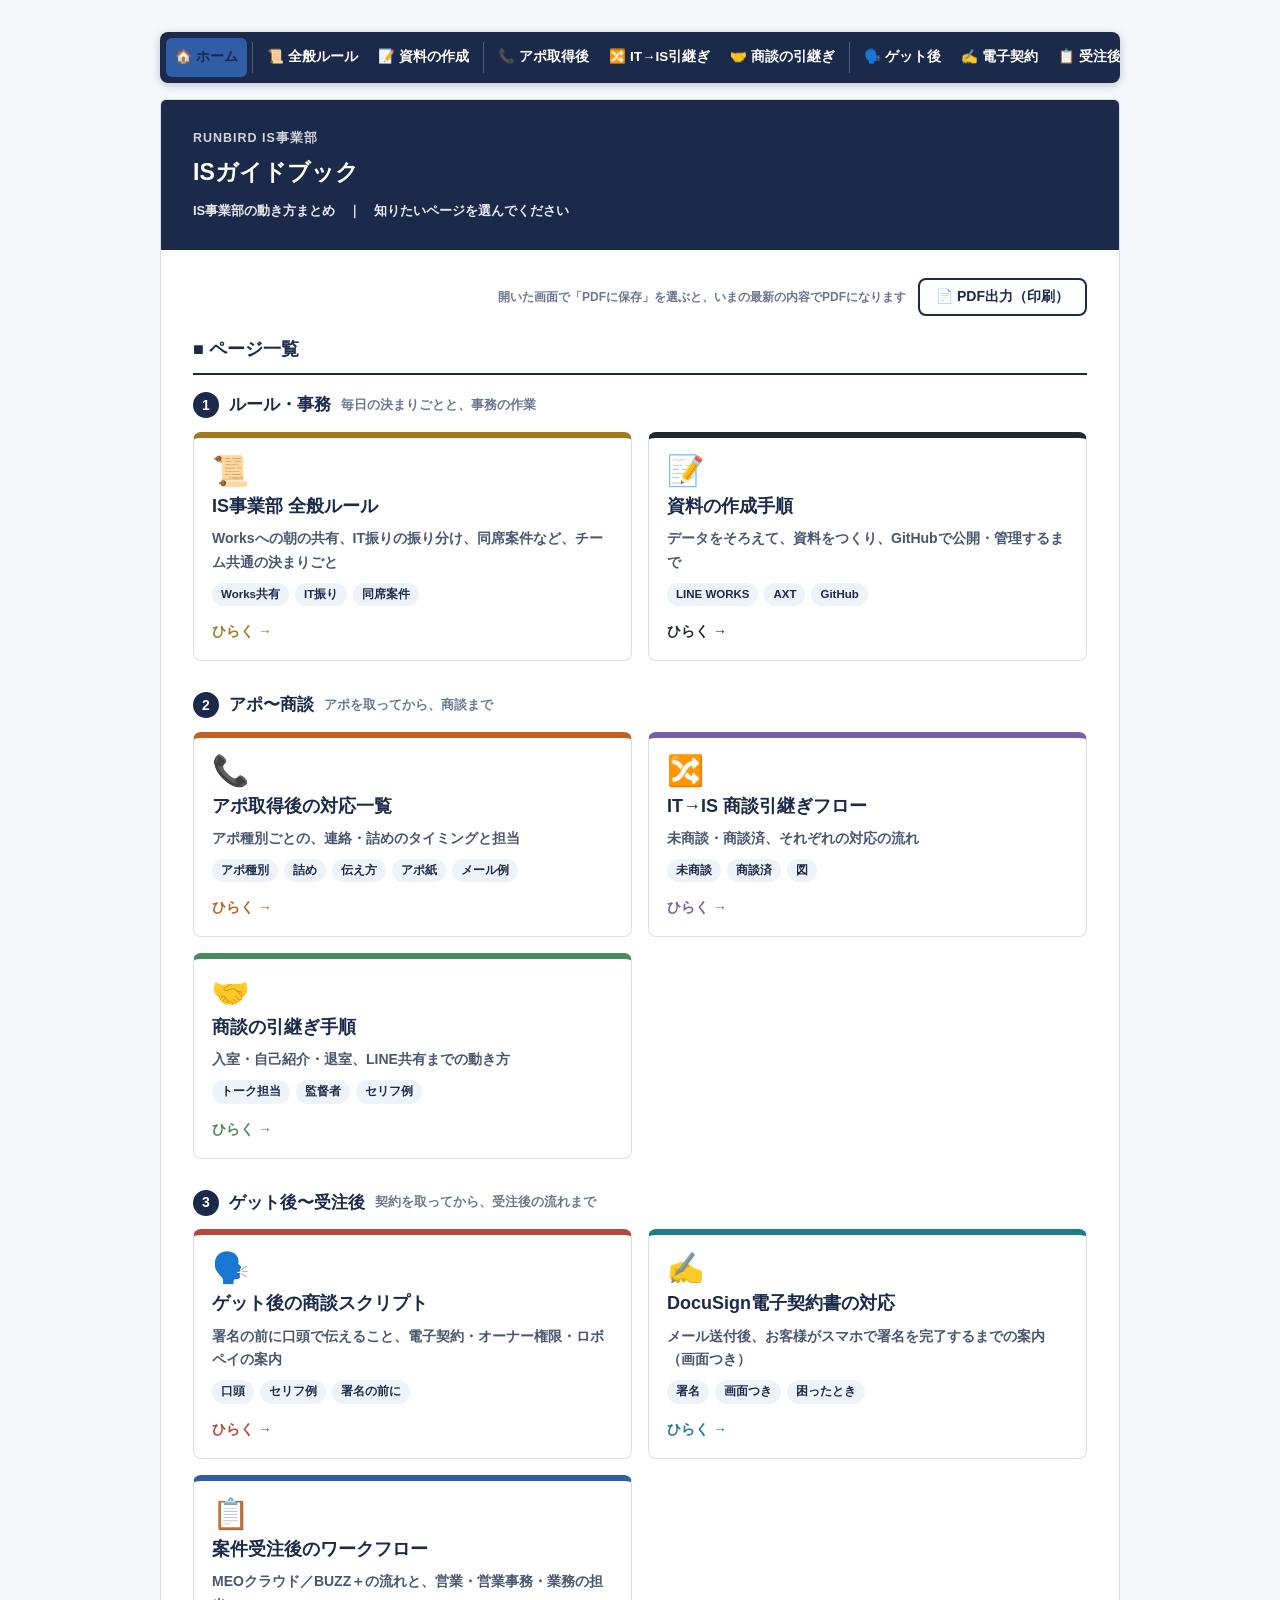
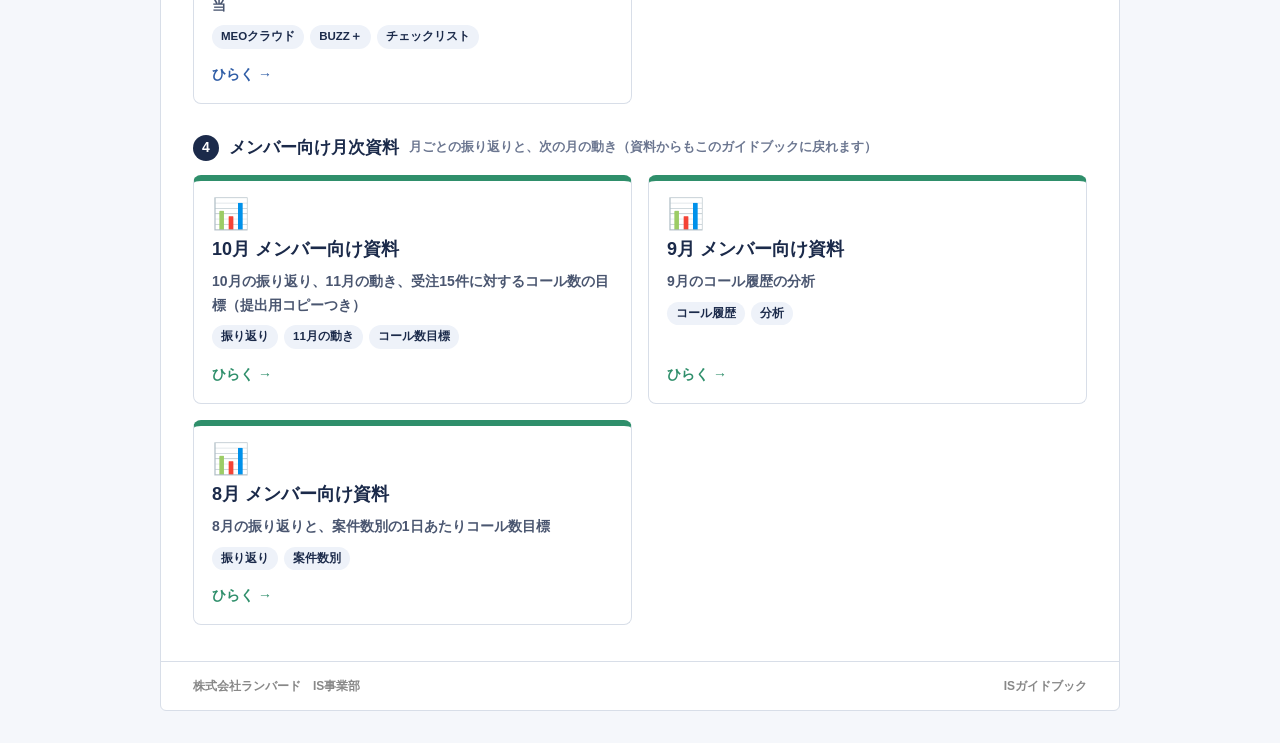
==== index.html @ b7a37173 "アポ取得後：メール送信例（Zoom案内）をポップアップで見られるように追加（コピーボタン付き・個人名/電話/Zoom情報は置きかえ表示）" ====
<!DOCTYPE html>
<html lang="ja">
<head>
<meta charset="UTF-8">
<meta name="viewport" content="width=device-width, initial-scale=1, viewport-fit=cover">
<title>ISガイドブック</title>
<link rel="icon" type="image/png" href="favicon.png">
<style>
  :root{
    --navy:#1b2a4a;
    --blue:#2f5da6;
    --green:#4a8a5c;
    --warn:#c0621f;
    --purple:#7a5cae;
    --line:#d8dee8;
    --bg:#f5f7fb;
  }
  *{box-sizing:border-box;}
  body{
    background:var(--bg);
    margin:0;
    padding:32px;
    line-height:1.7;
  }
  .sheet{
    max-width:960px;
    margin:0 auto;
    background:#fff;
    border:1px solid var(--line);
    border-radius:6px;
    overflow:hidden;
  }
  .header{background:var(--navy);color:#fff;padding:28px 32px;}
  .header .eyebrow{font-size:12px;letter-spacing:.08em;opacity:.8;margin-bottom:4px;}
  .header h1{margin:0;font-size:26px;}
  .header .sub{font-size:13px;opacity:.85;margin-top:8px;}
  .body{padding:28px 32px 36px;}

  .policy-note{
    background:#f3f8f4;
    border:1px solid #cfe3d4;
    border-left:4px solid #4a8a5c;
    border-radius:4px;
    padding:10px 14px;
    margin-bottom:26px;
    font-size:12.5px;
    line-height:1.8;
    color:#2f4a38;
  }
  .policy-note b{color:#2f6b45;}

  .lvl1{
    font-size:15px;font-weight:700;color:var(--navy);
    margin:0 0 16px;padding-bottom:8px;border-bottom:2px solid var(--navy);
  }

  .group{margin:0 0 30px;}
  .group:last-child{margin-bottom:0;}
  .gtitle{display:flex;align-items:center;flex-wrap:wrap;gap:4px 10px;margin:0 0 12px;}
  .gtitle .gno{
    flex:0 0 auto;width:26px;height:26px;border-radius:50%;background:var(--navy);color:#fff;
    font-size:14px;font-weight:800;display:inline-flex;align-items:center;justify-content:center;
  }
  .gtitle .gname{font-size:17px;font-weight:800;color:var(--navy);}
  .gtitle .gsub{font-size:12.5px;font-weight:700;color:#6b7690;}

  .cards{
    display:grid;
    grid-template-columns:repeat(2,1fr);
    gap:16px;
  }
  a.card{
    display:flex;
    flex-direction:column;
    gap:8px;
    text-decoration:none;
    color:inherit;
    border:1px solid var(--line);
    border-top:6px solid var(--accent,var(--navy));
    border-radius:8px;
    padding:18px 18px 16px;
    background:#fff;
    transition:transform .12s ease, box-shadow .12s ease;
  }
  a.card:hover{
    transform:translateY(-2px);
    box-shadow:0 6px 16px rgba(27,42,74,.14);
  }
  .card .icon{font-size:30px;line-height:1;}
  .card .name{
    font-size:18px;font-weight:800;color:var(--navy);
    line-height:1.4;
  }
  .card .desc{
    font-size:14px;font-weight:700;color:#4a5670;
  }
  .card .tags{display:flex;flex-wrap:wrap;gap:6px;}
  .card .tag{
    font-size:11.5px;font-weight:800;
    padding:2px 9px;border-radius:999px;
    background:#eef2f9;color:var(--navy);
  }
  .card .go{
    margin-top:auto;
    padding-top:6px;
    font-size:14px;font-weight:800;
    color:var(--accent,var(--blue));
  }

  .c-appo{--accent:var(--warn);}
  .c-itis{--accent:var(--purple);}
  .c-hand{--accent:var(--green);}
  .c-flow{--accent:var(--blue);}
  .c-sign{--accent:#1c7c8a;}
  .c-script{--accent:#b5483a;}
  .c-git{--accent:#24292f;}
  .c-rules{--accent:#a07a1c;}
  .c-monthly{--accent:#2f8f6b;}

  .footer{
    border-top:1px solid var(--line);
    padding:14px 32px;
    font-size:11px;
    color:#888;
    display:flex;justify-content:space-between;flex-wrap:wrap;gap:6px;
  }

  @media screen and (max-width:760px){
    body{padding:12px;}
    .body{padding:20px 16px 26px;}
    .header{padding:22px 16px;}
    .cards{grid-template-columns:1fr;}
  }
</style>
<link rel="stylesheet" href="common.css">
<script src="common.js" defer></script>
</head>
<body>
<nav class="topbar">
  <a href="./" class="home active"><span class="ic">🏠</span><span class="l">ホーム</span><span class="s">ホーム</span></a>
  <span class="sep"></span>
  <a href="rules.html"><span class="ic">📜</span><span class="l">全般ルール</span><span class="s">ルール</span></a>
  <a href="report-guide.html"><span class="ic">📝</span><span class="l">資料の作成</span><span class="s">資料作成</span></a>
  <span class="sep"></span>
  <a href="appo-followup.html"><span class="ic">📞</span><span class="l">アポ取得後</span><span class="s">アポ後</span></a>
  <a href="it-is-handover.html"><span class="ic">🔀</span><span class="l">IT→IS引継ぎ</span><span class="s">IT→IS</span></a>
  <a href="handover.html"><span class="ic">🤝</span><span class="l">商談の引継ぎ</span><span class="s">商談</span></a>
  <span class="sep"></span>
  <a href="contract-script.html"><span class="ic">🗣️</span><span class="l">ゲット後</span><span class="s">ゲット後</span></a>
  <a href="docusign-flow.html"><span class="ic">✍️</span><span class="l">電子契約</span><span class="s">電子契約</span></a>
  <a href="workflow.html"><span class="ic">📋</span><span class="l">受注後</span><span class="s">受注後</span></a>
  <span class="sep"></span>
  <a href="https://gbpsupport-run001.github.io/runbird-inside-sales-report/for-menber/2026-10/" target="_blank" rel="noopener"><span class="ic">📊</span><span class="l">月次資料</span><span class="s">月次</span></a>
</nav>
<div class="sheet">
  <div class="header">
    <div class="eyebrow">RUNBIRD IS事業部</div>
    <h1>ISガイドブック</h1>
    <div class="sub">IS事業部の動き方まとめ　｜　知りたいページを選んでください</div>
  </div>

  <div class="body">

    <p class="lvl1">■ ページ一覧</p>

    <div class="groups">

      <section class="group">
        <div class="gtitle"><span class="gno">1</span><span class="gname">ルール・事務</span><span class="gsub">毎日の決まりごとと、事務の作業</span></div>
        <div class="cards">

      <a class="card c-rules" href="rules.html">
        <div class="icon">📜</div>
        <div class="name">IS事業部 全般ルール</div>
        <div class="desc">Worksへの朝の共有、IT振りの振り分け、同席案件など、チーム共通の決まりごと</div>
        <div class="tags"><span class="tag">Works共有</span><span class="tag">IT振り</span><span class="tag">同席案件</span></div>
        <div class="go">ひらく →</div>
      </a>

      <a class="card c-git" href="report-guide.html">
        <div class="icon">📝</div>
        <div class="name">資料の作成手順</div>
        <div class="desc">データをそろえて、資料をつくり、GitHubで公開・管理するまで</div>
        <div class="tags"><span class="tag">LINE WORKS</span><span class="tag">AXT</span><span class="tag">GitHub</span></div>
        <div class="go">ひらく →</div>
      </a>

        </div>
      </section>

      <section class="group">
        <div class="gtitle"><span class="gno">2</span><span class="gname">アポ〜商談</span><span class="gsub">アポを取ってから、商談まで</span></div>
        <div class="cards">

      <a class="card c-appo" href="appo-followup.html">
        <div class="icon">📞</div>
        <div class="name">アポ取得後の対応一覧</div>
        <div class="desc">アポ種別ごとの、連絡・詰めのタイミングと担当</div>
        <div class="tags"><span class="tag">アポ種別</span><span class="tag">詰め</span><span class="tag">伝え方</span><span class="tag">アポ紙</span><span class="tag">メール例</span></div>
        <div class="go">ひらく →</div>
      </a>

      <a class="card c-itis" href="it-is-handover.html">
        <div class="icon">🔀</div>
        <div class="name">IT→IS 商談引継ぎフロー</div>
        <div class="desc">未商談・商談済、それぞれの対応の流れ</div>
        <div class="tags"><span class="tag">未商談</span><span class="tag">商談済</span><span class="tag">図</span></div>
        <div class="go">ひらく →</div>
      </a>

      <a class="card c-hand" href="handover.html">
        <div class="icon">🤝</div>
        <div class="name">商談の引継ぎ手順</div>
        <div class="desc">入室・自己紹介・退室、LINE共有までの動き方</div>
        <div class="tags"><span class="tag">トーク担当</span><span class="tag">監督者</span><span class="tag">セリフ例</span></div>
        <div class="go">ひらく →</div>
      </a>

        </div>
      </section>

      <section class="group">
        <div class="gtitle"><span class="gno">3</span><span class="gname">ゲット後〜受注後</span><span class="gsub">契約を取ってから、受注後の流れまで</span></div>
        <div class="cards">

      <a class="card c-script" href="contract-script.html">
        <div class="icon">🗣️</div>
        <div class="name">ゲット後の商談スクリプト</div>
        <div class="desc">署名の前に口頭で伝えること、電子契約・オーナー権限・ロボペイの案内</div>
        <div class="tags"><span class="tag">口頭</span><span class="tag">セリフ例</span><span class="tag">署名の前に</span></div>
        <div class="go">ひらく →</div>
      </a>

      <a class="card c-sign" href="docusign-flow.html">
        <div class="icon">✍️</div>
        <div class="name">DocuSign電子契約書の対応</div>
        <div class="desc">メール送付後、お客様がスマホで署名を完了するまでの案内（画面つき）</div>
        <div class="tags"><span class="tag">署名</span><span class="tag">画面つき</span><span class="tag">困ったとき</span></div>
        <div class="go">ひらく →</div>
      </a>

      <a class="card c-flow" href="workflow.html">
        <div class="icon">📋</div>
        <div class="name">案件受注後のワークフロー</div>
        <div class="desc">MEOクラウド／BUZZ＋の流れと、営業・営業事務・業務の担当</div>
        <div class="tags"><span class="tag">MEOクラウド</span><span class="tag">BUZZ＋</span><span class="tag">チェックリスト</span></div>
        <div class="go">ひらく →</div>
      </a>

        </div>
      </section>


      <section class="group">
        <div class="gtitle"><span class="gno">4</span><span class="gname">メンバー向け月次資料</span><span class="gsub">月ごとの振り返りと、次の月の動き（資料からもこのガイドブックに戻れます）</span></div>
        <div class="cards">

      <a class="card c-monthly" href="https://gbpsupport-run001.github.io/runbird-inside-sales-report/for-menber/2026-10/" target="_blank" rel="noopener">
        <div class="icon">📊</div>
        <div class="name">10月 メンバー向け資料</div>
        <div class="desc">10月の振り返り、11月の動き、受注15件に対するコール数の目標（提出用コピーつき）</div>
        <div class="tags"><span class="tag">振り返り</span><span class="tag">11月の動き</span><span class="tag">コール数目標</span></div>
        <div class="go">ひらく →</div>
      </a>

      <a class="card c-monthly" href="https://gbpsupport-run001.github.io/runbird-inside-sales-report/for-menber/2026-09/" target="_blank" rel="noopener">
        <div class="icon">📊</div>
        <div class="name">9月 メンバー向け資料</div>
        <div class="desc">9月のコール履歴の分析</div>
        <div class="tags"><span class="tag">コール履歴</span><span class="tag">分析</span></div>
        <div class="go">ひらく →</div>
      </a>

      <a class="card c-monthly" href="https://gbpsupport-run001.github.io/runbird-inside-sales-report/for-menber/2026-08/" target="_blank" rel="noopener">
        <div class="icon">📊</div>
        <div class="name">8月 メンバー向け資料</div>
        <div class="desc">8月の振り返りと、案件数別の1日あたりコール数目標</div>
        <div class="tags"><span class="tag">振り返り</span><span class="tag">案件数別</span></div>
        <div class="go">ひらく →</div>
      </a>

        </div>
      </section>
    </div>
  </div>

  <div class="footer">
    <span>株式会社ランバード　IS事業部</span>
    <span>ISガイドブック</span>
  </div>
</div>
</body>
</html>
---- common.css ----
/* ===== 全ページ共通：太めのゴシック体＋上部ナビ ===== */

html body{
  font-family:"Hiragino Kaku Gothic ProN","Hiragino Sans","BIZ UDPGothic","Yu Gothic","YuGothic","Meiryo",sans-serif !important;
  font-weight:600;
  color:#14203a;
  -webkit-font-smoothing:antialiased;
}
html body *{
  font-family:inherit;
}

/* 見出しはさらに太く */
.header h1{font-weight:800 !important;font-size:23px !important;}
.header .sub{font-weight:600 !important;font-size:13px !important;opacity:.9 !important;}
.header .eyebrow{font-weight:700 !important;font-size:12.5px !important;}
.lvl1{font-weight:800 !important;font-size:18px !important;}

/* ---- ワークフロー（workflow.html） ---- */
.flow-title{font-weight:800 !important;font-size:16px !important;}
ul.check li{font-size:15px !important;font-weight:700 !important;}
ul.check li .txt .note{font-size:12.5px !important;font-weight:600 !important;color:#6b7690 !important;}
ul.check li .step{font-size:13.5px !important;font-weight:800 !important;}
ul.check li .role{font-size:11.5px !important;font-weight:800 !important;}
.legend{font-size:12.5px !important;font-weight:700 !important;}
.legend .badge{font-size:11.5px !important;}
.template summary{font-size:13px !important;font-weight:800 !important;}
.template .tpl-text{font-size:14px !important;font-weight:600 !important;}

/* ---- 商談の引継ぎ手順（handover.html） ---- */
.main .title{font-size:16px !important;font-weight:800 !important;}
.main .desc{font-size:15px !important;font-weight:700 !important;}
.quote{font-size:14.5px !important;font-weight:700 !important;}
.arrow-line{font-size:14px !important;font-weight:700 !important;}
.badge{font-size:11.5px !important;font-weight:800 !important;}

/* ---- IT→IS 商談引継ぎフロー（it-is-handover.html） ---- */
.col-title{font-size:17px !important;font-weight:800 !important;}
.branch-title{font-size:15px !important;font-weight:800 !important;}
.card .card-title{font-size:14px !important;font-weight:800 !important;}
.card .card-body{font-size:14px !important;font-weight:700 !important;}
.card.simple{font-size:15px !important;font-weight:800 !important;}
.card.final{font-size:17px !important;font-weight:800 !important;}
ol.points li{font-size:14px !important;font-weight:700 !important;}

/* ---- 注記・フッター ---- */
.policy-note{font-size:13.5px !important;font-weight:700 !important;}
.footer{font-size:12px !important;font-weight:700 !important;}
.nav-btn{font-size:14px !important;font-weight:800 !important;}

/* ===== 上部ナビ（ホームボタン付き） ===== */
.topbar{
  position:sticky;
  top:0;
  z-index:50;
  max-width:960px;
  margin:0 auto 16px;
  background:#1b2a4a;
  border-radius:8px;
  padding:8px;
  display:flex;
  gap:6px;
  overflow-x:auto;
  box-shadow:0 2px 8px rgba(27,42,74,.25);
}
.topbar a{
  color:#fff;
  text-decoration:none;
  font-weight:800;
  font-size:14px;
  padding:8px 13px;
  border-radius:6px;
  white-space:nowrap;
  transition:background .15s ease;
}
.topbar a:hover{background:#2f5da6;}
.topbar a.home{background:#fff;color:#1b2a4a;}
.topbar a.home:hover{background:#e6edf8;}
.topbar a.active{background:#2f5da6;}
.topbar .sep{
  flex:0 0 1px;
  background:rgba(255,255,255,.25);
  margin:4px 2px;
}

@media screen and (max-width:760px){
  .topbar a{font-size:13px;padding:8px 10px;}
}
@media print{
  .topbar{display:none;}
}

/* ===== ナビ：PC表示（アイコン＋ふつうの名前） ===== */
.topbar .ic{margin-right:6px;}
.topbar .s{display:none;}
a{-webkit-tap-highlight-color:rgba(47,93,166,.18);}
html{-webkit-text-size-adjust:100%;text-size-adjust:100%;}
.tpl-text,.quote,.card .card-body,.main .desc{overflow-wrap:anywhere;}

/* ===================================================== */
/* ===== スマホ表示（幅760px以下） ===== */
/* ===================================================== */
@media screen and (max-width:760px){
  body{padding:10px 10px calc(88px + env(safe-area-inset-bottom)) !important;}
  .sheet{border-radius:10px !important;}
  .header{padding:18px 16px !important;}
  .header h1{font-size:20px !important;line-height:1.4 !important;}
  .header .sub{font-size:12.5px !important;}
  .body{padding:18px 14px 24px !important;}
  .lvl1{font-size:17px !important;}
  .page-nav{display:none !important;}
  .legend{gap:8px 14px !important;padding:10px 12px !important;}
  .footer{padding:12px 16px !important;font-size:11.5px !important;}
  .policy-note{font-size:13.5px !important;padding:10px 12px !important;}

  /* --- 下固定ナビ（親指で押しやすい） --- */
  .topbar{
    position:fixed !important;
    left:0;right:0;bottom:0;top:auto;
    max-width:none;
    margin:0;
    border-radius:14px 14px 0 0;
    padding:6px 6px calc(6px + env(safe-area-inset-bottom));
    display:grid;
    grid-auto-flow:column;
    grid-auto-columns:1fr;
    gap:2px;
    overflow:visible;
    box-shadow:0 -2px 12px rgba(27,42,74,.3);
  }
  .topbar .sep{display:none;}
  .topbar a{
    display:flex;
    flex-direction:column;
    align-items:center;
    justify-content:center;
    gap:3px;
    padding:6px 2px !important;
    min-height:54px;
    font-size:11px !important;
    line-height:1.2;
    text-align:center;
    white-space:normal;
  }
  .topbar .ic{margin:0;font-size:21px;line-height:1;}
  .topbar .l{display:none;}
  .topbar .s{display:inline;}
  .topbar a.home{background:transparent;color:#fff;}
  .topbar a.active,.topbar a.home.active{background:#2f5da6;}

  /* --- ワークフロー：チェックリストを2段に --- */
  .flow-body{padding:4px 14px 10px !important;}
  ul.check li{
    display:grid !important;
    grid-template-columns:auto auto 1fr;
    grid-template-areas:"box step role" "txt txt txt";
    align-items:center;
    column-gap:8px;
    row-gap:6px;
    padding:13px 0 !important;
  }
  ul.check li > .box{grid-area:box;width:20px !important;height:20px !important;margin:0 !important;}
  ul.check li > .step{grid-area:step;margin:0 !important;font-size:15px !important;}
  ul.check li > .role{grid-area:role;justify-self:start;font-size:12px !important;padding:3px 9px !important;}
  ul.check li > .txt{grid-area:txt;font-size:15.5px !important;line-height:1.7;}
  .template summary{padding:12px !important;font-size:14px !important;}
  .template .tpl-body{padding:14px !important;}
  .template .tpl-text{font-size:15px !important;line-height:1.9 !important;}

  /* --- 商談の引継ぎ手順 --- */
  .main .title{font-size:16.5px !important;}
  .main .desc{font-size:15.5px !important;}
  .quote{font-size:15px !important;}

  /* --- IT→IS フロー --- */
  .col-body{padding:12px !important;}
  .branch-col{padding:10px !important;}
  .card .card-title{font-size:15px !important;}
  .card .card-body{font-size:15px !important;}
  ol.points li{font-size:15px !important;}

  /* --- アポ取得後：表をカードに変換 --- */
  .table-wrap{overflow:visible !important;border:none !important;}
  table.appo{min-width:0 !important;}
  table.appo thead{display:none;}
  table.appo,table.appo tbody,table.appo tr,table.appo td{display:block;width:100%;}
  table.appo tr{
    border:1px solid #d8dee8;
    border-radius:10px;
    margin-bottom:14px;
    overflow:hidden;
    background:#fff;
  }
  table.appo td{border-top:none !important;padding:10px 14px !important;}
  table.appo td + td{border-top:1px dashed #d8dee8 !important;}
  table.appo td.type{
    white-space:normal !important;
    border-left:none !important;
    border-top:6px solid #2f5da6 !important;
    font-size:18px;
    padding:12px 14px !important;
  }
  table.appo tr.g-yoku td.type{border-top-color:#4a8a5c !important;}
  table.appo tr.g-yokuyoku td.type{border-top-color:#c0621f !important;}
  table.appo td[data-label]::before{
    content:attr(data-label);
    display:block;
    font-size:12px;
    font-weight:800;
    color:#6b7690;
    margin-bottom:5px;
  }
  table.appo td.none{display:none !important;}
  .chip{font-size:14px !important;padding:4px 12px !important;}
  .small-note{font-size:13px !important;}

  /* --- アポ取得後：手順・担当 --- */
  .step .title{font-size:16.5px !important;}
  .step .desc{font-size:15.5px !important;}
  .chain-row .who{flex:1 1 100%;}
  .person{font-size:15px !important;}

  /* --- ホーム --- */
  .card .name{font-size:18px !important;}
  .card .desc{font-size:14.5px !important;}
}

/* 見出しの折り返しをきれいに */
.header h1,.lvl1,.main .title,.card .name{text-wrap:balance;}

/* ===================================================== */
/* ===== PDF出力ボタン ===== */
/* ===================================================== */
.tools{
  display:flex;
  justify-content:flex-end;
  align-items:center;
  gap:12px;
  margin-bottom:18px;
  flex-wrap:wrap;
}
.tools-hint{font-size:12px;font-weight:700;color:#6b7690;text-align:right;}
.pdf-btn{
  -webkit-appearance:none;
  appearance:none;
  display:inline-flex;
  align-items:center;
  gap:8px;
  background:#fff;
  color:#1b2a4a;
  border:2px solid #1b2a4a;
  border-radius:8px;
  font-family:inherit;
  font-weight:800;
  font-size:14px;
  padding:8px 16px;
  cursor:pointer;
  transition:background .15s ease,color .15s ease;
}
.pdf-btn:hover{background:#1b2a4a;color:#fff;}
.print-meta{display:none;}

@media screen and (max-width:760px){
  .tools{justify-content:flex-end;}
  .tools-hint{display:none;}
  .pdf-btn{padding:10px 16px;font-size:14.5px;}
  /* ナビが7項目になったので少し詰める */
  .topbar a{font-size:10.5px !important;padding:6px 1px !important;}
  .topbar .ic{font-size:19px !important;}
}

/* ===================================================== */
/* ===== 紙・PDF出力用のレイアウト ===== */
/* ===================================================== */
@page{size:A4;margin:12mm 11mm;}

@media print{
  *{-webkit-print-color-adjust:exact;print-color-adjust:exact;}
  html,body{background:#fff !important;}
  body{padding:0 !important;}

  /* 画面用の操作パーツは出さない */
  .topbar,.tools,.page-nav,.nav-btn,.goto{display:none !important;}

  .sheet{
    border:none !important;
    border-radius:0 !important;
    max-width:none !important;
    box-shadow:none !important;
    overflow:visible !important;
  }

  /* 出力日時（いつの版か分かるように） */
  .print-meta{
    display:block;
    font-size:10pt;
    font-weight:700;
    color:#445;
    border-bottom:1px solid #cfd6e4;
    padding:0 0 6px;
    margin-bottom:10px;
    line-height:1.6;
  }

  /* ヘッダーは紙向けに白地・紺文字（インクの節約） */
  .header{
    background:#fff !important;
    color:#1b2a4a !important;
    border-bottom:3px solid #1b2a4a;
    padding:6px 0 10px !important;
  }
  .header .eyebrow,.header .sub{color:#445 !important;opacity:1 !important;}
  .header h1{color:#1b2a4a !important;font-size:20pt !important;}
  .body{padding:14px 0 0 !important;}

  /* ページをまたいで途中で切れにくくする */
  .card,.branch,.rule,.chain-row,.tile,figure,.quote,.danger,
  .goal,tr,li,.callout,.policy-note,.qa,.point,.must{
    break-inside:avoid;
    page-break-inside:avoid;
  }
  .lvl1,.flow-title,.block-head{break-after:avoid;page-break-after:avoid;}

  /* 折りたたみ（例文）は中身をそのまま出す */
  details.template > summary{display:none !important;}
  .template{border:1px solid #cfd6e4 !important;}

  a{color:inherit !important;text-decoration:none !important;}
  .shots img{box-shadow:none !important;}
  .footer{border-top:1px solid #cfd6e4;margin-top:12px;padding:8px 0 0 !important;}
}

/* ===================================================== */
/* ===== ナビが増えたので：スマホは横スクロール式に ===== */
/* ===================================================== */
@media screen and (max-width:760px){
  .topbar{
    display:flex !important;
    overflow-x:auto !important;
    overflow-y:hidden !important;
    gap:0 !important;
    padding-left:0 !important;
    padding-right:0 !important;
    -webkit-overflow-scrolling:touch;
    scrollbar-width:none;
    scroll-snap-type:x proximity;
  }
  .topbar::-webkit-scrollbar{display:none;}
  /* 1項目の幅を決めて、右側が少し見切れる（まだ続きがあると分かる）ように */
  .topbar a{flex:0 0 70px !important;scroll-snap-align:start;}
  /* ホームは左に固定して、スクロールしても常に押せるように */
  .topbar a.home,.topbar a.home.active{
    position:sticky;
    left:0;
    z-index:3;
    box-shadow:6px 0 8px -4px rgba(0,0,0,.45);
  }
  .topbar a.home{background:#1b2a4a !important;}
  .topbar a.home.active{background:#2f5da6 !important;}
}

/* ===== PC：ナビが9項目になったので、少し詰めて1行に収める ===== */
@media screen and (min-width:761px){
  .topbar{gap:2px;padding:6px;}
  .topbar a{padding:8px 9px;font-size:13.5px;}
  .topbar .ic{margin-right:4px;}
  .topbar .sep{margin:4px 3px;}
}

/* 幅がせまめのPC（ナビが960px未満になる幅）では、短い名前に切り替える */
@media screen and (min-width:761px) and (max-width:1023px){
  .topbar .l{display:none;}
  .topbar .s{display:inline;}
}
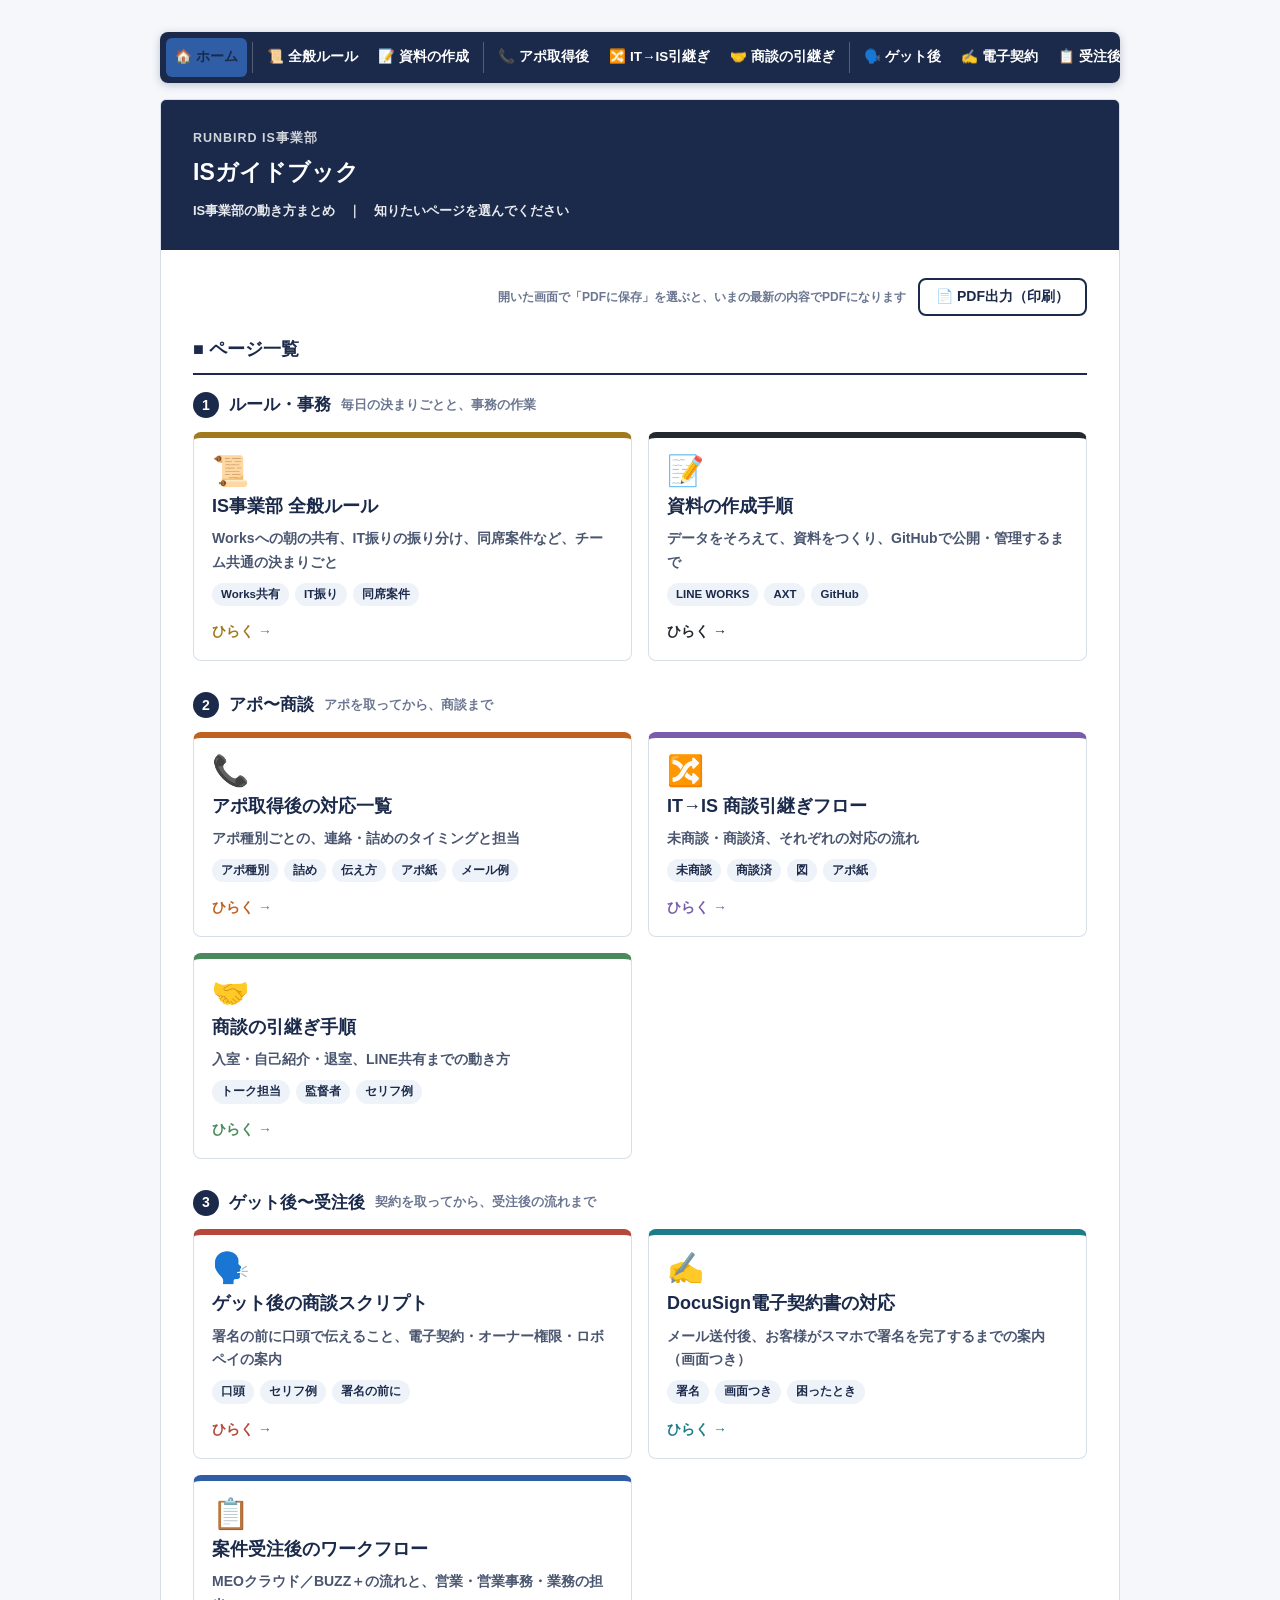
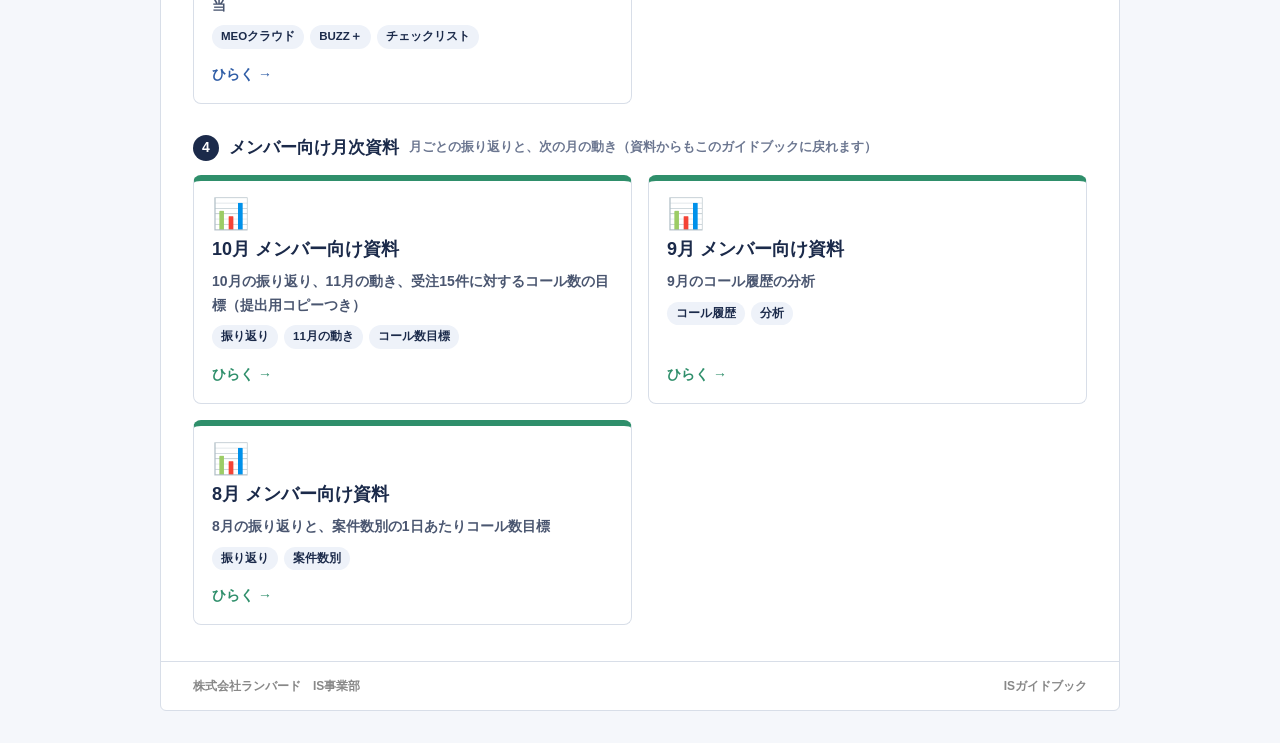
==== commit 35a9400d: "IT→IS商談引継ぎフロー：「アポ紙の送り方」を追加（手書きで書き、空いている人が行動予定に送信）" ====
--- a/index.html
+++ b/index.html
@@ -204,7 +204,7 @@
         <div class="icon">🔀</div>
         <div class="name">IT→IS 商談引継ぎフロー</div>
         <div class="desc">未商談・商談済、それぞれの対応の流れ</div>
-        <div class="tags"><span class="tag">未商談</span><span class="tag">商談済</span><span class="tag">図</span></div>
+        <div class="tags"><span class="tag">未商談</span><span class="tag">商談済</span><span class="tag">図</span><span class="tag">アポ紙</span></div>
         <div class="go">ひらく →</div>
       </a>
 
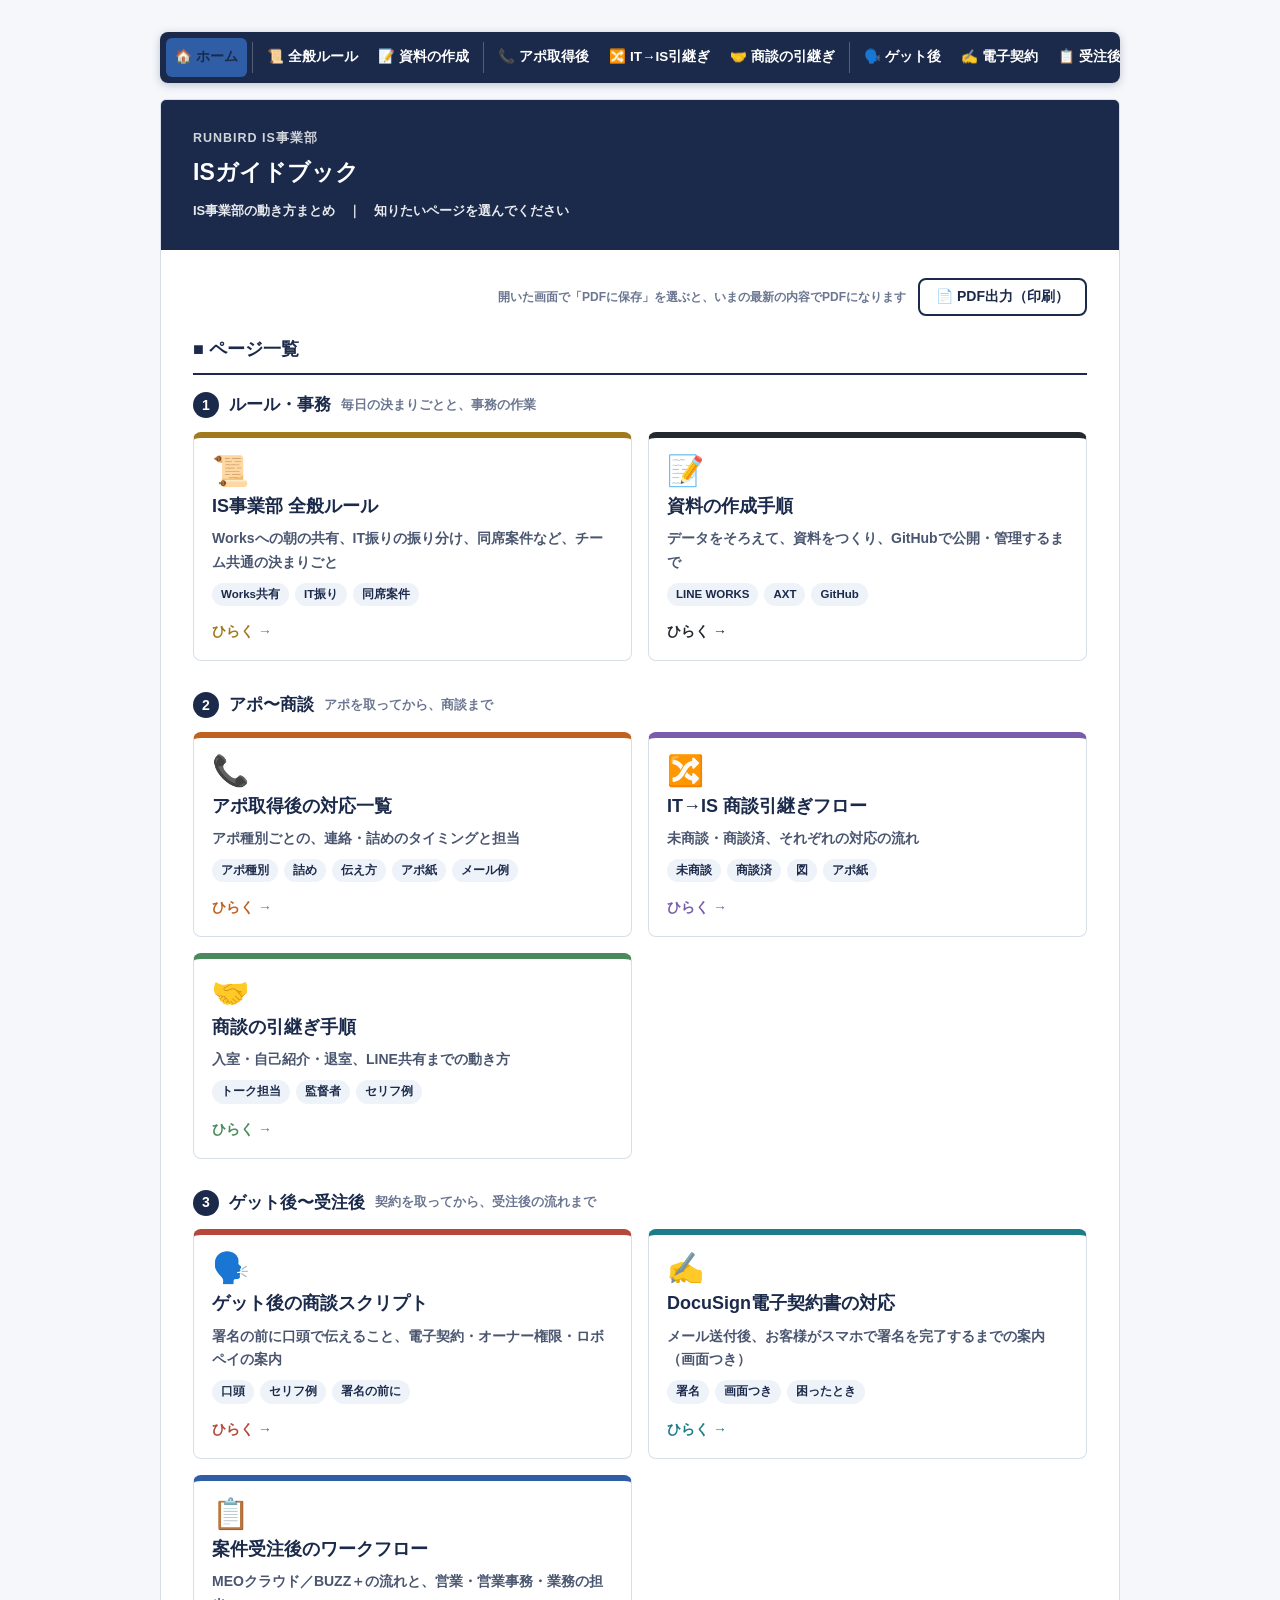
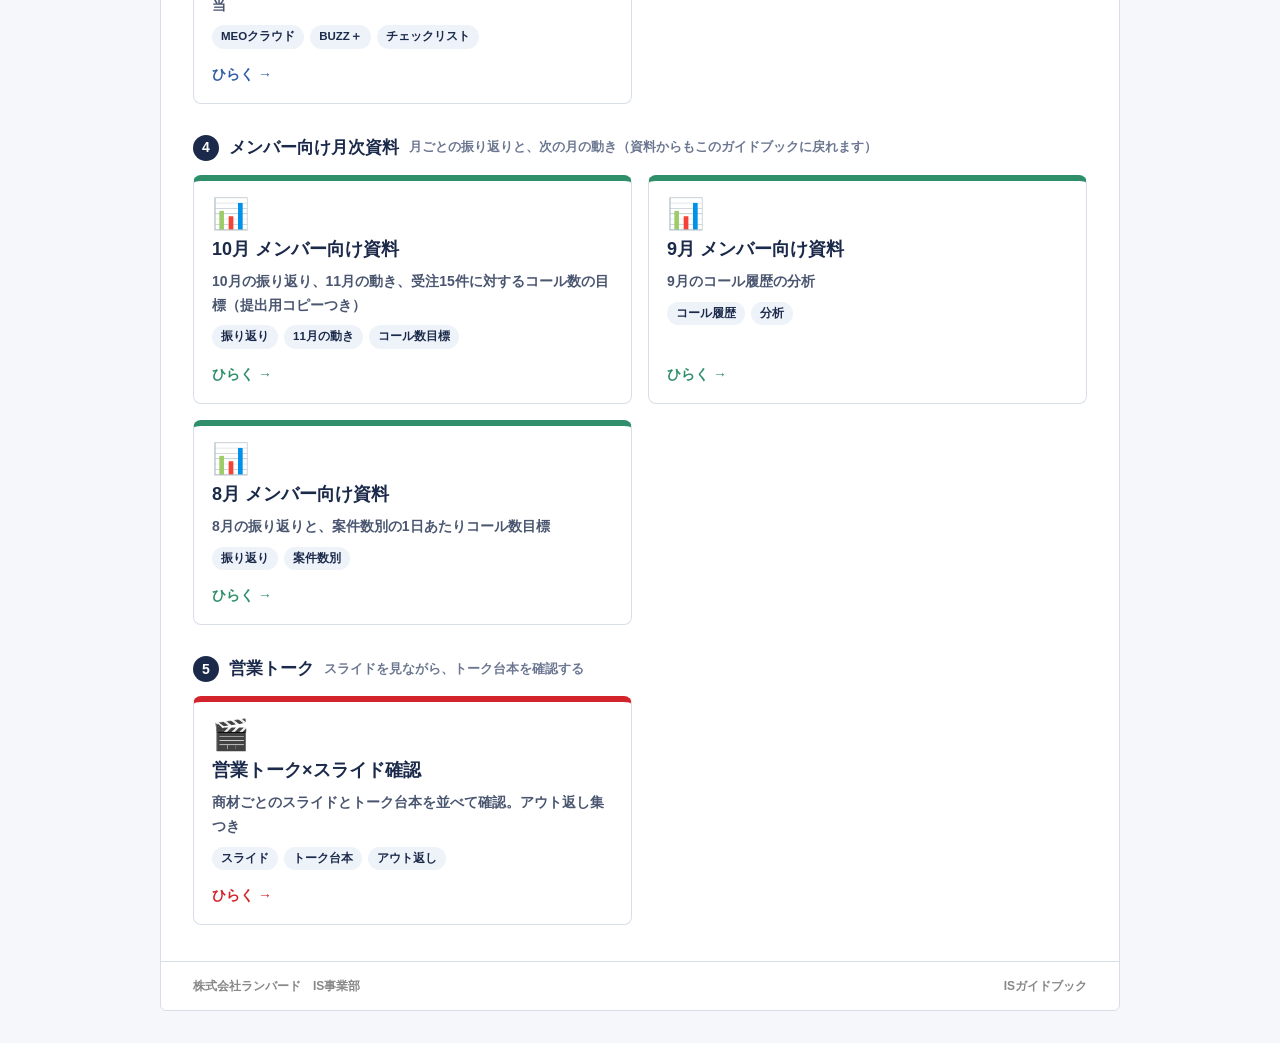
==== commit 0c5c5324: "is-book-script を book/ に統合し、トップに「営業トーク×スライド確認」カードを追加" ====
--- a/index.html
+++ b/index.html
@@ -116,6 +116,7 @@
   .c-git{--accent:#24292f;}
   .c-rules{--accent:#a07a1c;}
   .c-monthly{--accent:#2f8f6b;}
+  .c-book{--accent:#d4242b;}
 
   .footer{
     border-top:1px solid var(--line);
@@ -281,6 +282,21 @@
 
         </div>
       </section>
+
+      <section class="group">
+        <div class="gtitle"><span class="gno">5</span><span class="gname">営業トーク</span><span class="gsub">スライドを見ながら、トーク台本を確認する</span></div>
+        <div class="cards">
+
+      <a class="card c-book" href="book/">
+        <div class="icon">🎬</div>
+        <div class="name">営業トーク×スライド確認</div>
+        <div class="desc">商材ごとのスライドとトーク台本を並べて確認。アウト返し集つき</div>
+        <div class="tags"><span class="tag">スライド</span><span class="tag">トーク台本</span><span class="tag">アウト返し</span></div>
+        <div class="go">ひらく →</div>
+      </a>
+
+        </div>
+      </section>
     </div>
   </div>
 
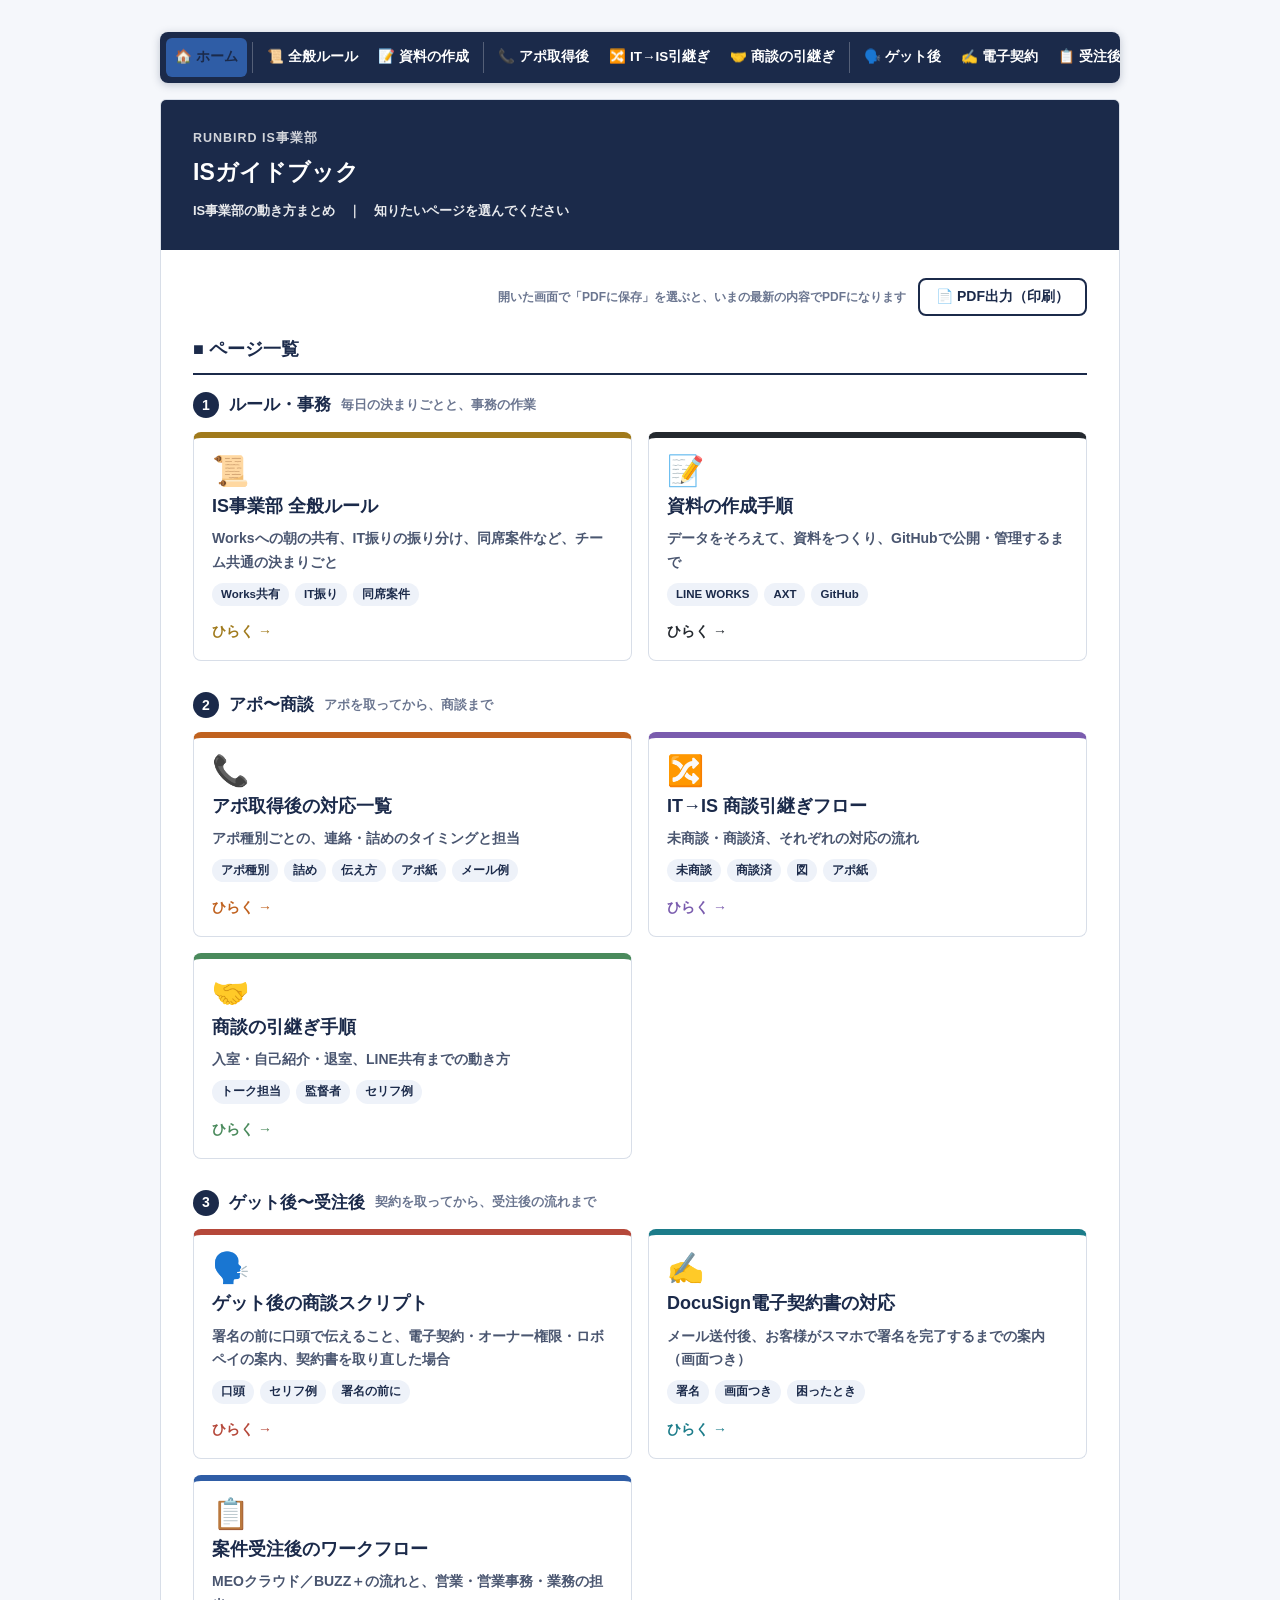
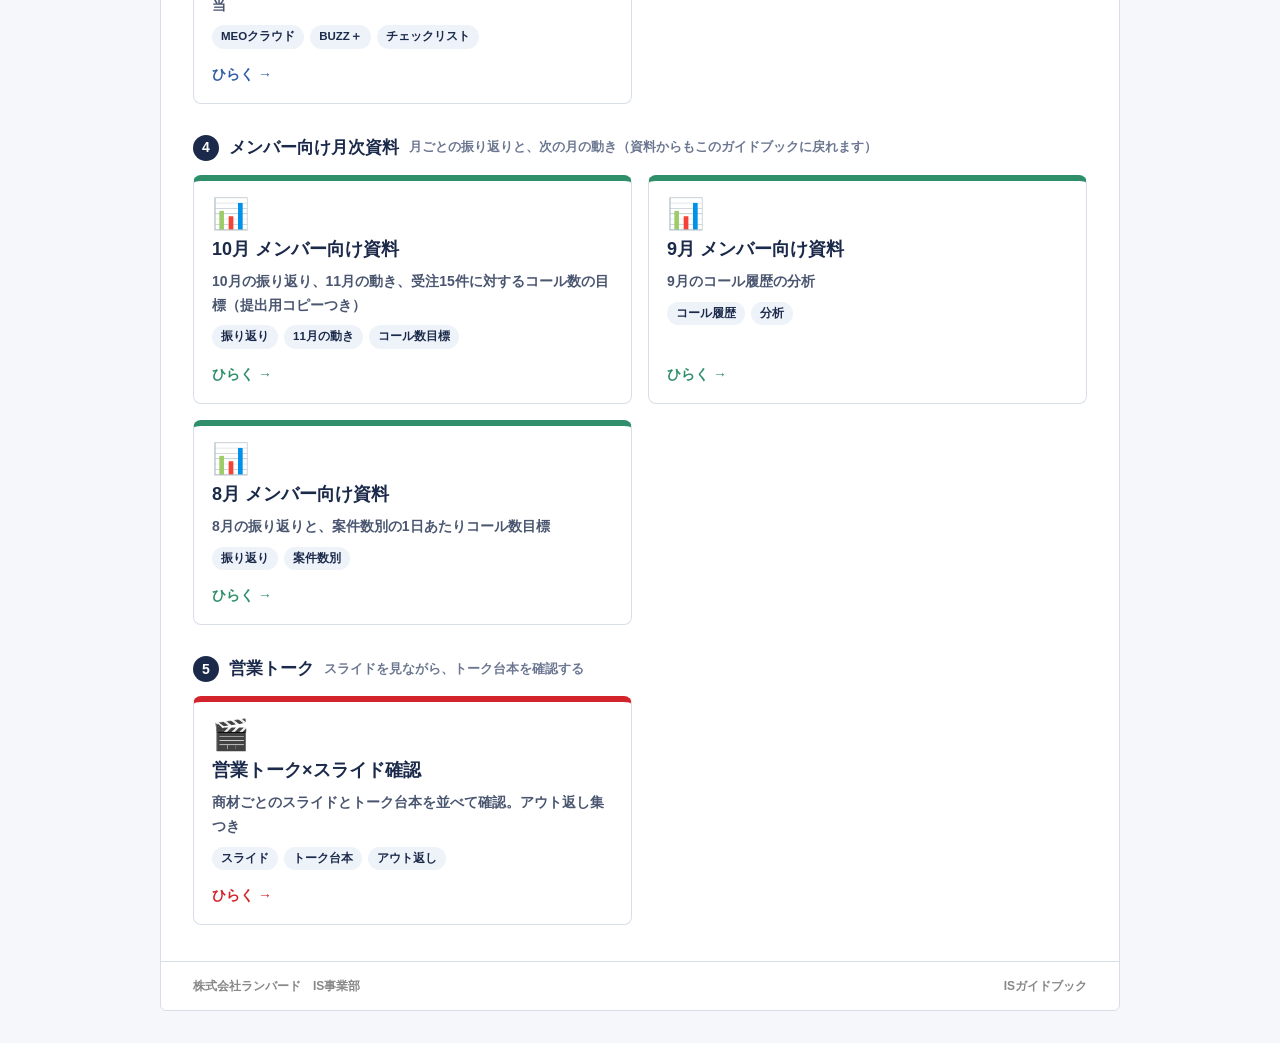
==== commit 894b4c60: "ゲット後の商談スクリプト：「契約書を取り直した場合」（破棄の文言・¥262,000は銀行振込）を追加" ====
--- a/index.html
+++ b/index.html
@@ -227,7 +227,7 @@
       <a class="card c-script" href="contract-script.html">
         <div class="icon">🗣️</div>
         <div class="name">ゲット後の商談スクリプト</div>
-        <div class="desc">署名の前に口頭で伝えること、電子契約・オーナー権限・ロボペイの案内</div>
+        <div class="desc">署名の前に口頭で伝えること、電子契約・オーナー権限・ロボペイの案内、契約書を取り直した場合</div>
         <div class="tags"><span class="tag">口頭</span><span class="tag">セリフ例</span><span class="tag">署名の前に</span></div>
         <div class="go">ひらく →</div>
       </a>
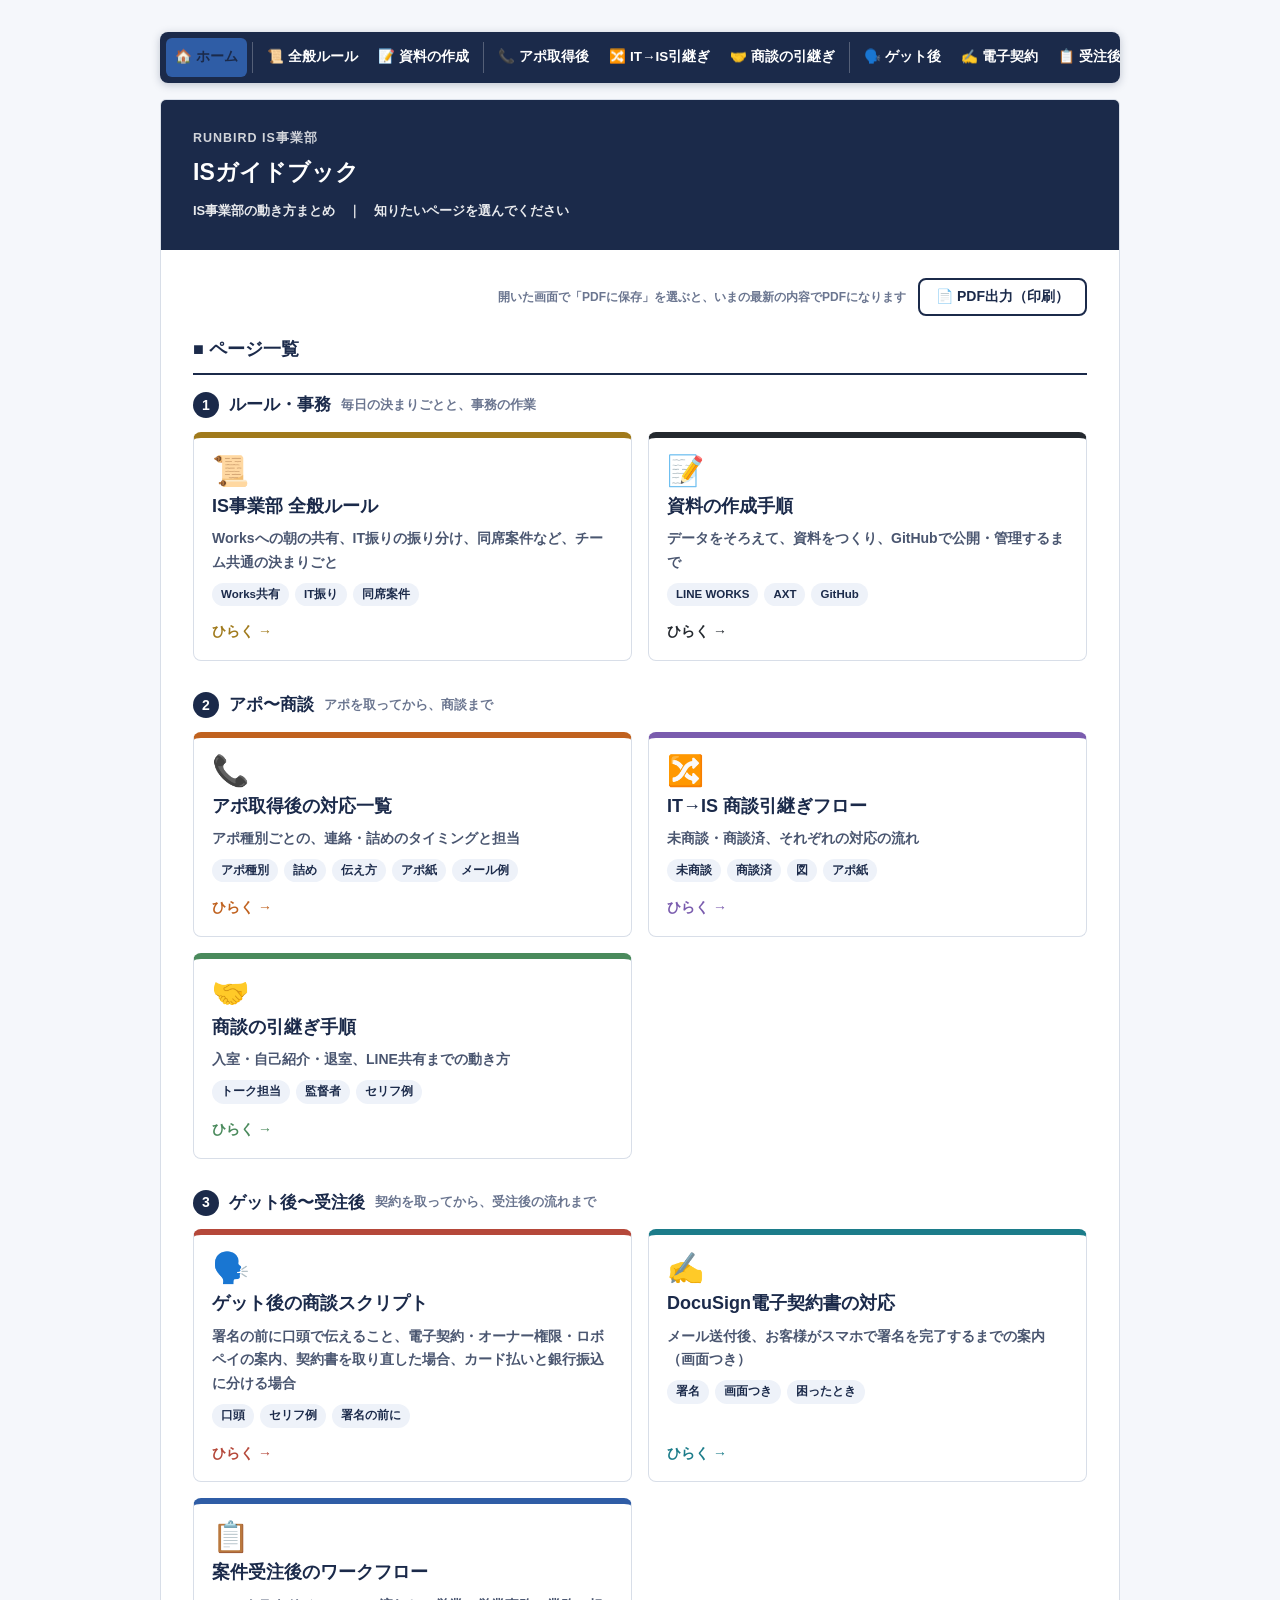
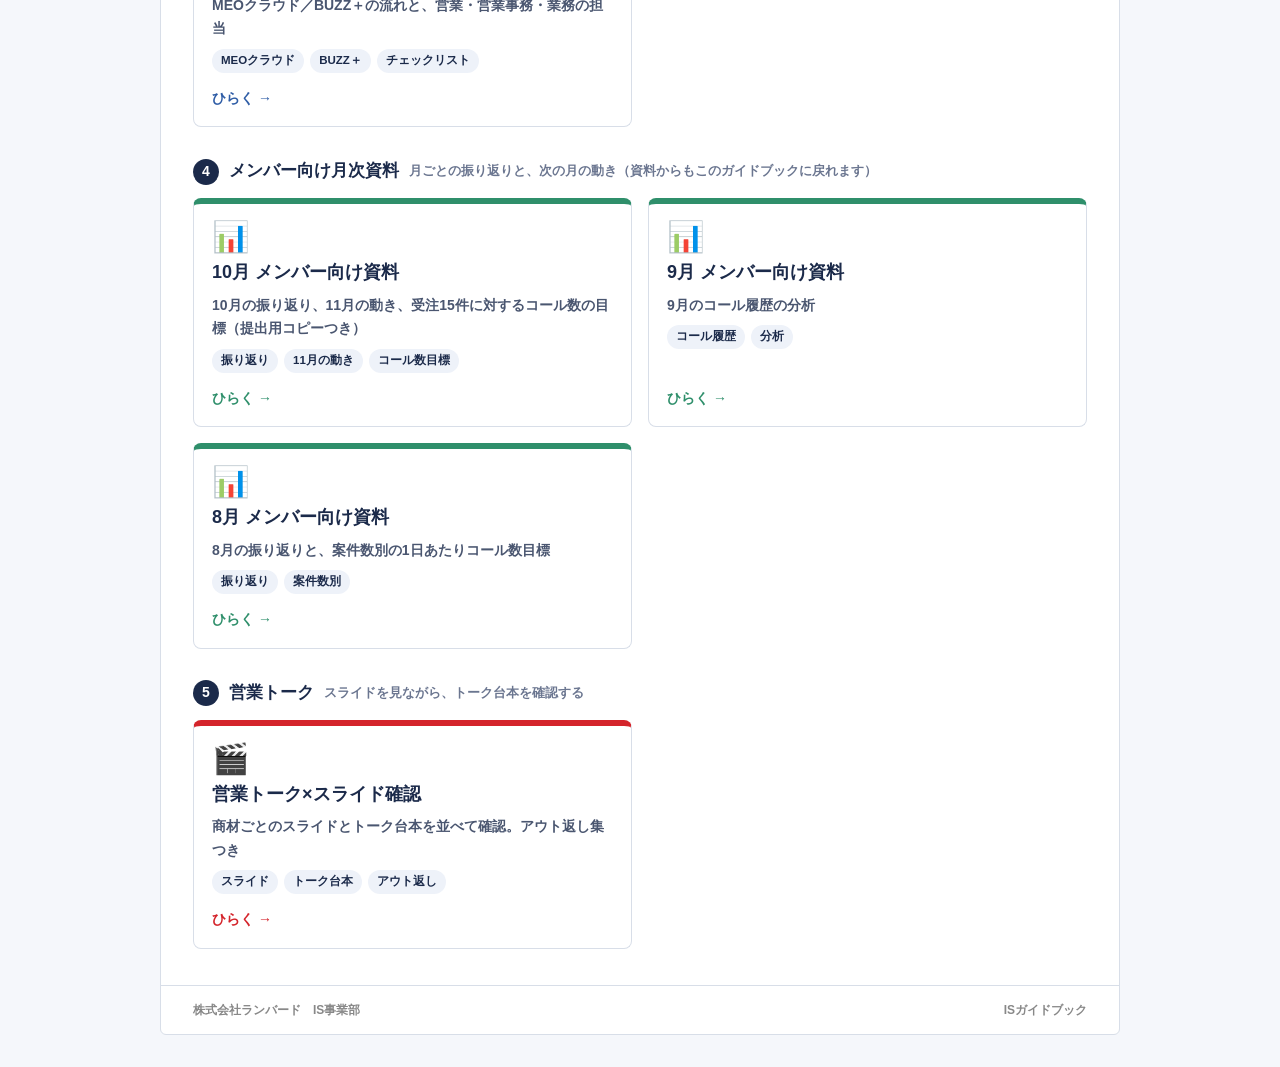
==== commit bc6829bc: "契約書を取り直した場合から支払いを分離し、「クレジットカード払いと銀行振込に分けたい場合」（備考に追加する文言）を別ブロックで追加" ====
--- a/index.html
+++ b/index.html
@@ -227,7 +227,7 @@
       <a class="card c-script" href="contract-script.html">
         <div class="icon">🗣️</div>
         <div class="name">ゲット後の商談スクリプト</div>
-        <div class="desc">署名の前に口頭で伝えること、電子契約・オーナー権限・ロボペイの案内、契約書を取り直した場合</div>
+        <div class="desc">署名の前に口頭で伝えること、電子契約・オーナー権限・ロボペイの案内、契約書を取り直した場合、カード払いと銀行振込に分ける場合</div>
         <div class="tags"><span class="tag">口頭</span><span class="tag">セリフ例</span><span class="tag">署名の前に</span></div>
         <div class="go">ひらく →</div>
       </a>
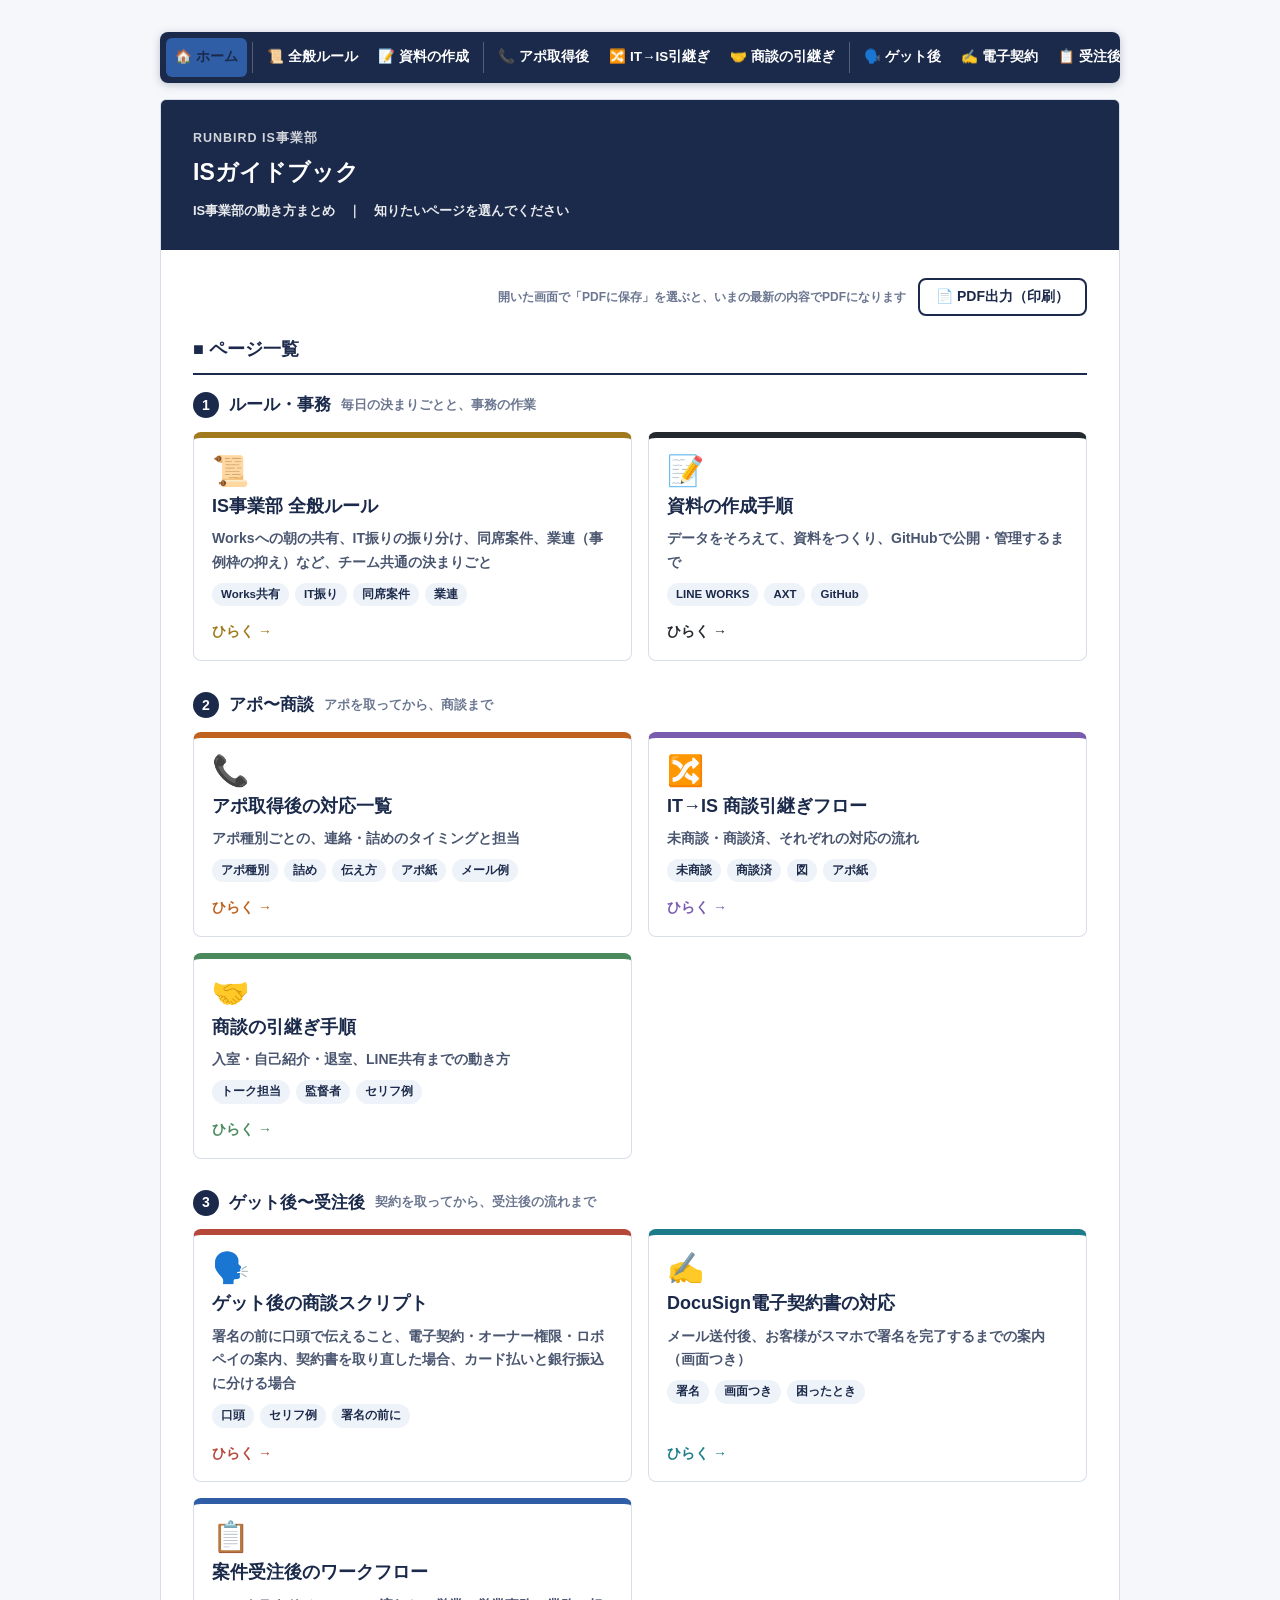
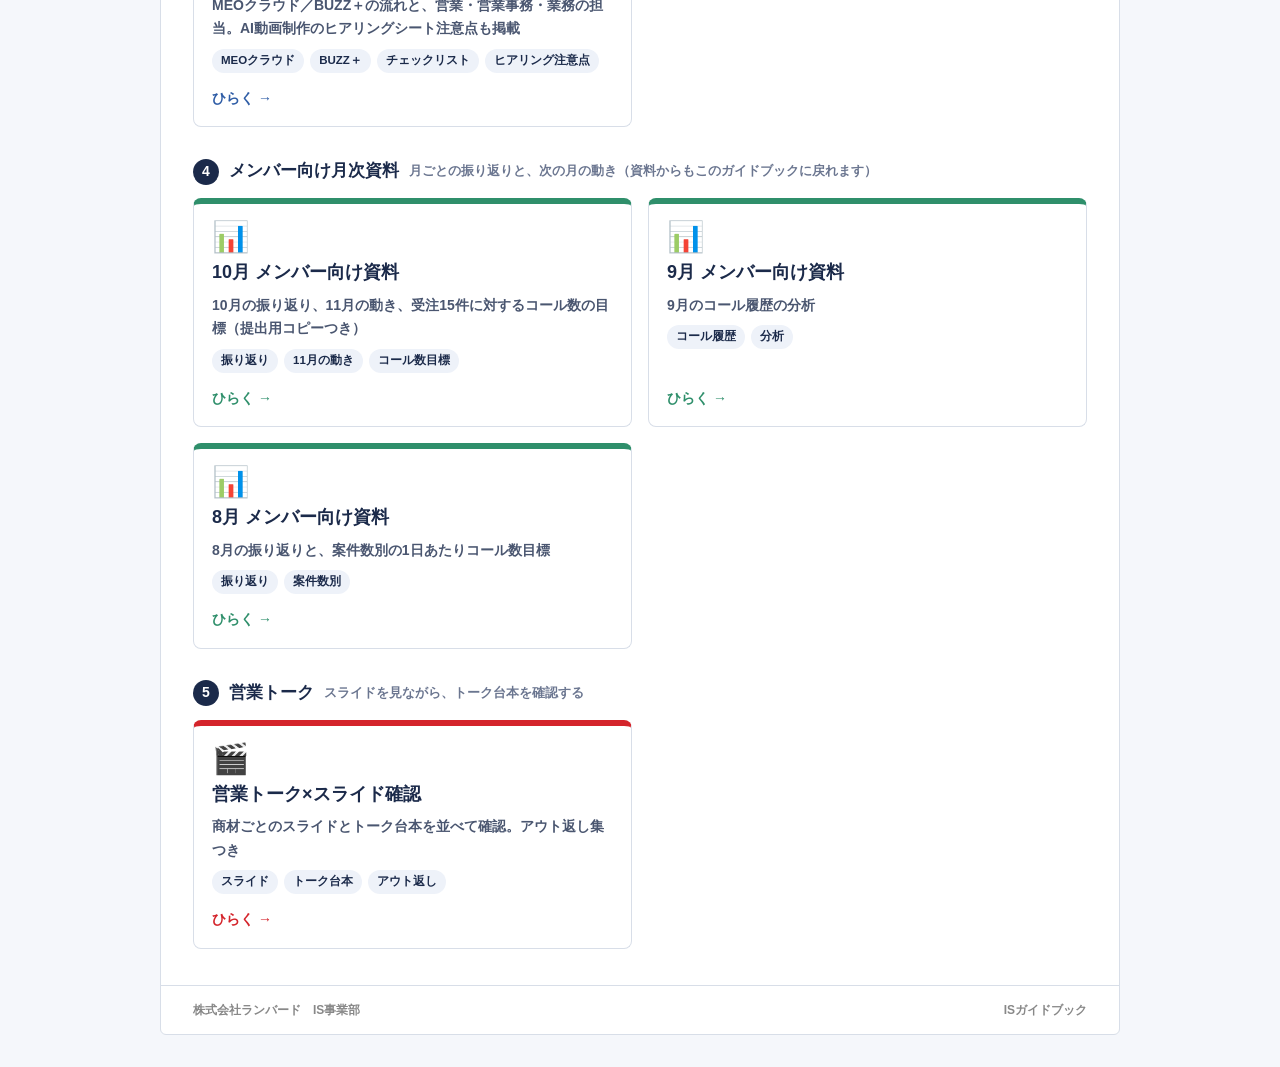
==== commit 790696a0: "全般ルールに「業連（事例枠の抑え）」を追加（Keepメモから移行）" ====
--- a/index.html
+++ b/index.html
@@ -173,8 +173,8 @@
       <a class="card c-rules" href="rules.html">
         <div class="icon">📜</div>
         <div class="name">IS事業部 全般ルール</div>
-        <div class="desc">Worksへの朝の共有、IT振りの振り分け、同席案件など、チーム共通の決まりごと</div>
-        <div class="tags"><span class="tag">Works共有</span><span class="tag">IT振り</span><span class="tag">同席案件</span></div>
+        <div class="desc">Worksへの朝の共有、IT振りの振り分け、同席案件、業連（事例枠の抑え）など、チーム共通の決まりごと</div>
+        <div class="tags"><span class="tag">Works共有</span><span class="tag">IT振り</span><span class="tag">同席案件</span><span class="tag">業連</span></div>
         <div class="go">ひらく →</div>
       </a>
 
@@ -243,8 +243,8 @@
       <a class="card c-flow" href="workflow.html">
         <div class="icon">📋</div>
         <div class="name">案件受注後のワークフロー</div>
-        <div class="desc">MEOクラウド／BUZZ＋の流れと、営業・営業事務・業務の担当</div>
-        <div class="tags"><span class="tag">MEOクラウド</span><span class="tag">BUZZ＋</span><span class="tag">チェックリスト</span></div>
+        <div class="desc">MEOクラウド／BUZZ＋の流れと、営業・営業事務・業務の担当。AI動画制作のヒアリングシート注意点も掲載</div>
+        <div class="tags"><span class="tag">MEOクラウド</span><span class="tag">BUZZ＋</span><span class="tag">チェックリスト</span><span class="tag">ヒアリング注意点</span></div>
         <div class="go">ひらく →</div>
       </a>
 
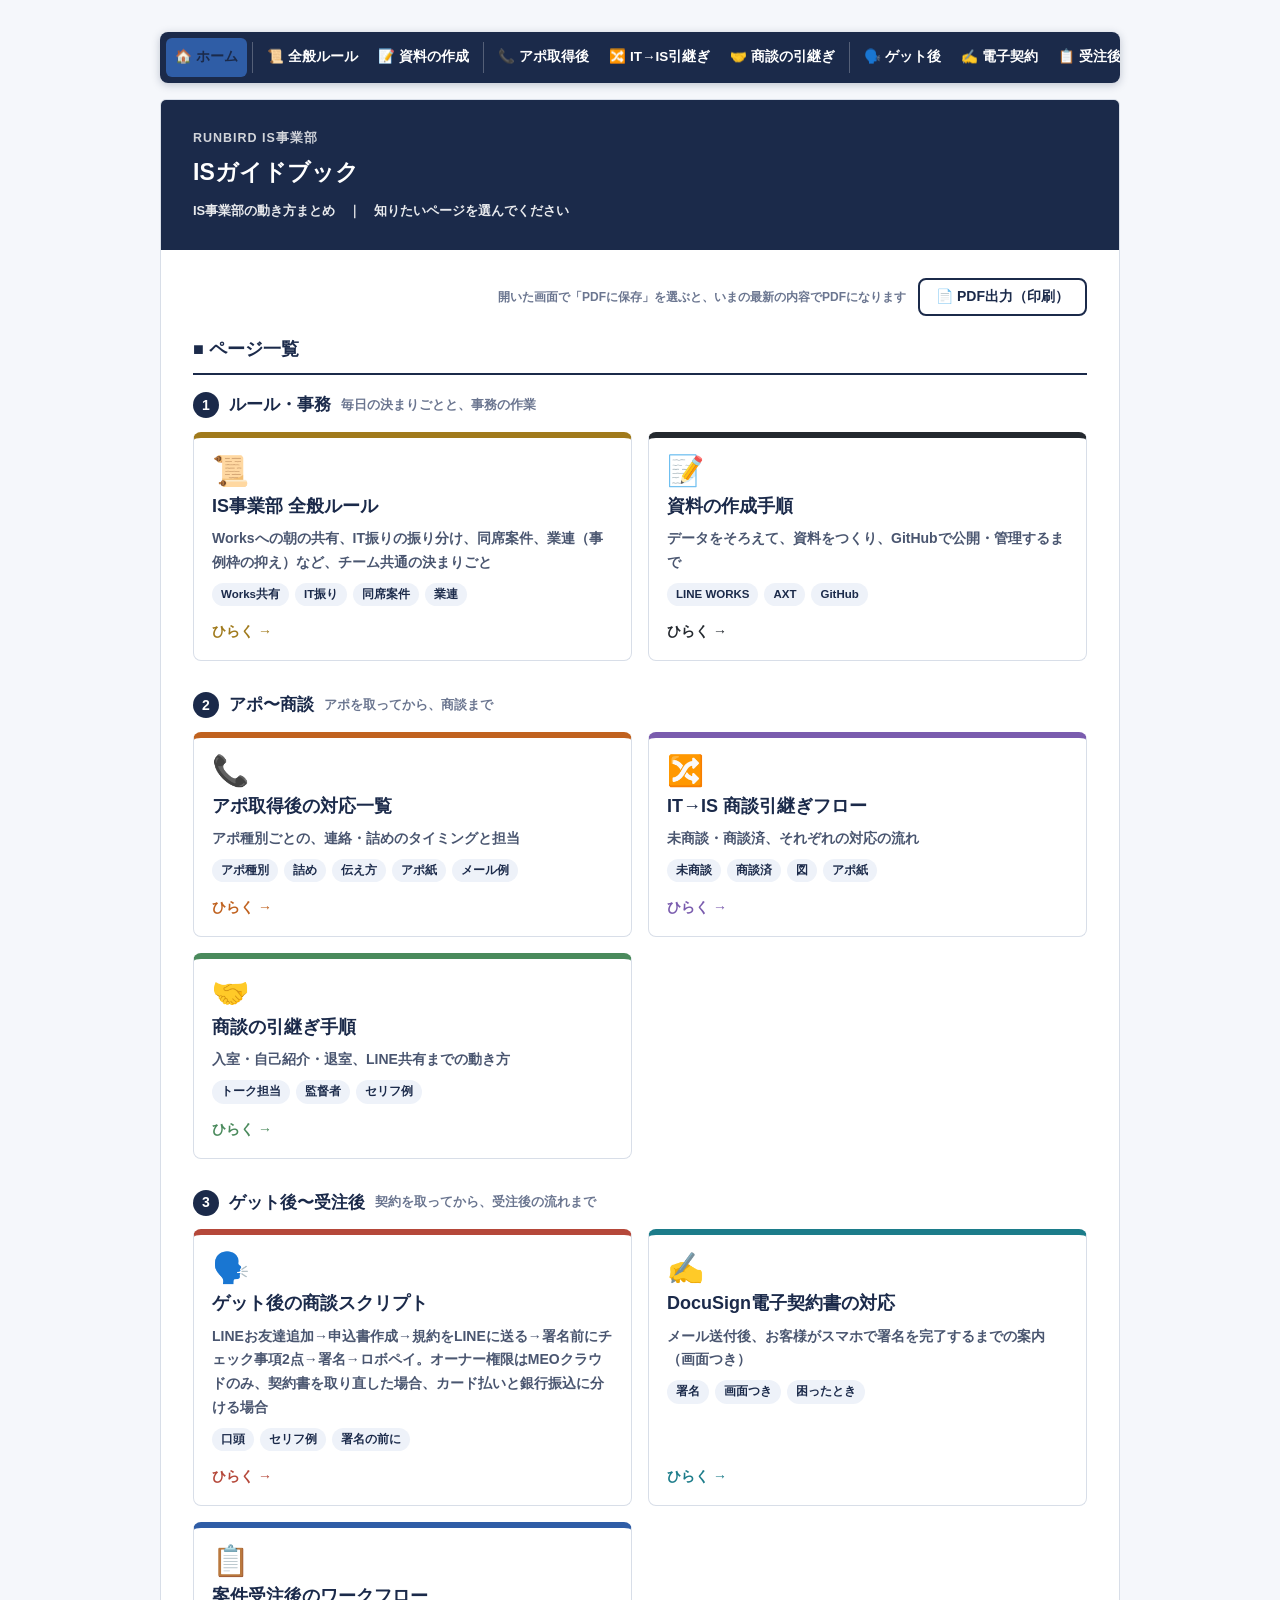
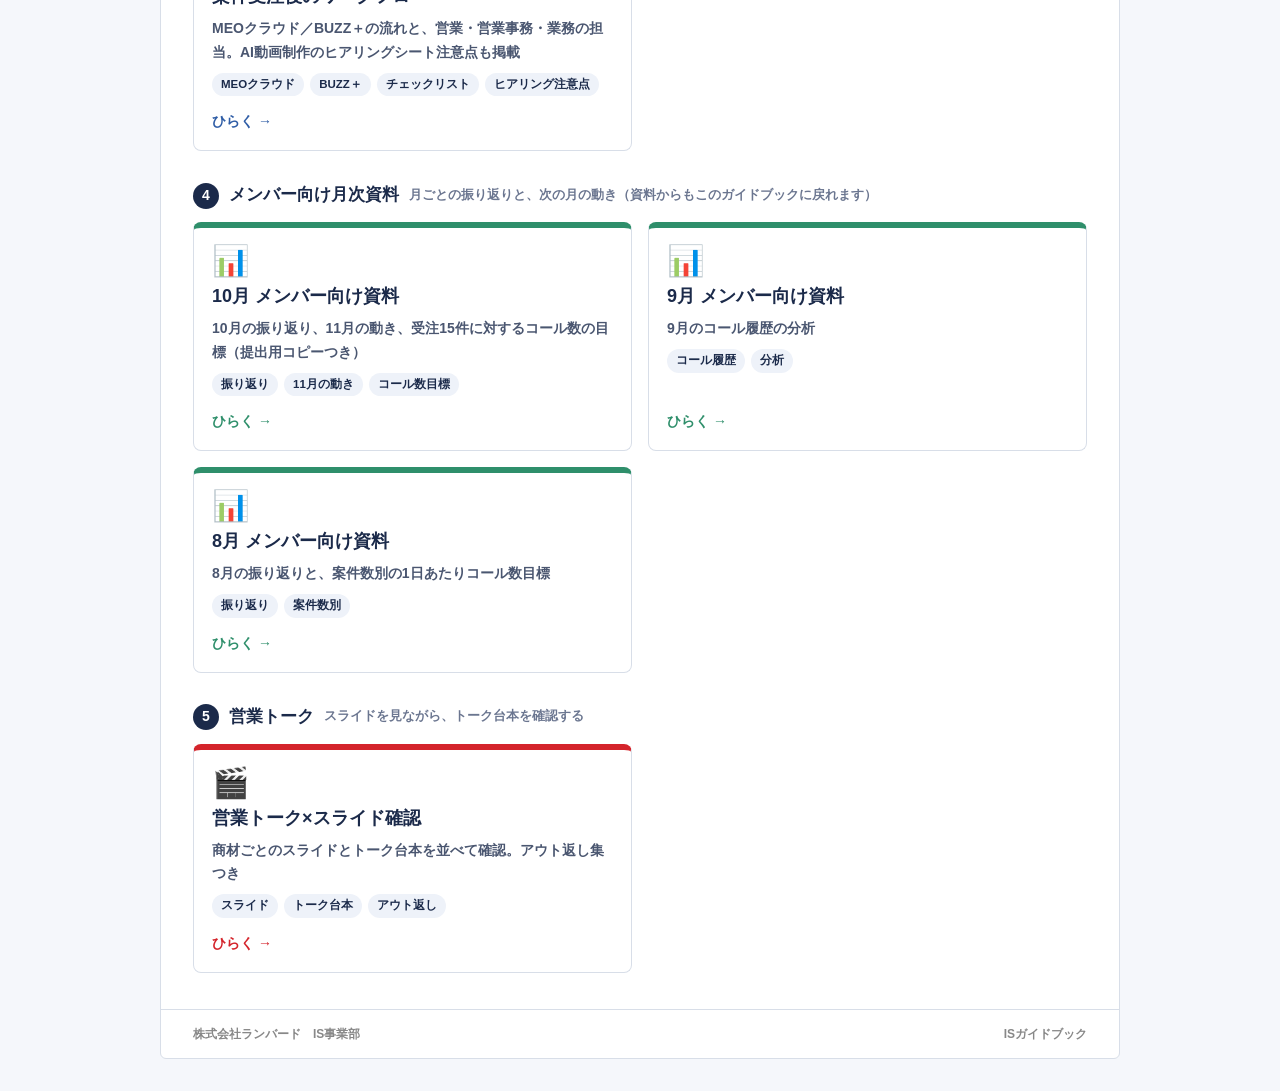
==== commit ee58d430: "トップ：ゲット後の商談スクリプトの説明を新しい流れに合わせて更新" ====
--- a/index.html
+++ b/index.html
@@ -227,7 +227,7 @@
       <a class="card c-script" href="contract-script.html">
         <div class="icon">🗣️</div>
         <div class="name">ゲット後の商談スクリプト</div>
-        <div class="desc">署名の前に口頭で伝えること、電子契約・オーナー権限・ロボペイの案内、契約書を取り直した場合、カード払いと銀行振込に分ける場合</div>
+        <div class="desc">LINEお友達追加→申込書作成→規約をLINEに送る→署名前にチェック事項2点→署名→ロボペイ。オーナー権限はMEOクラウドのみ、契約書を取り直した場合、カード払いと銀行振込に分ける場合</div>
         <div class="tags"><span class="tag">口頭</span><span class="tag">セリフ例</span><span class="tag">署名の前に</span></div>
         <div class="go">ひらく →</div>
       </a>
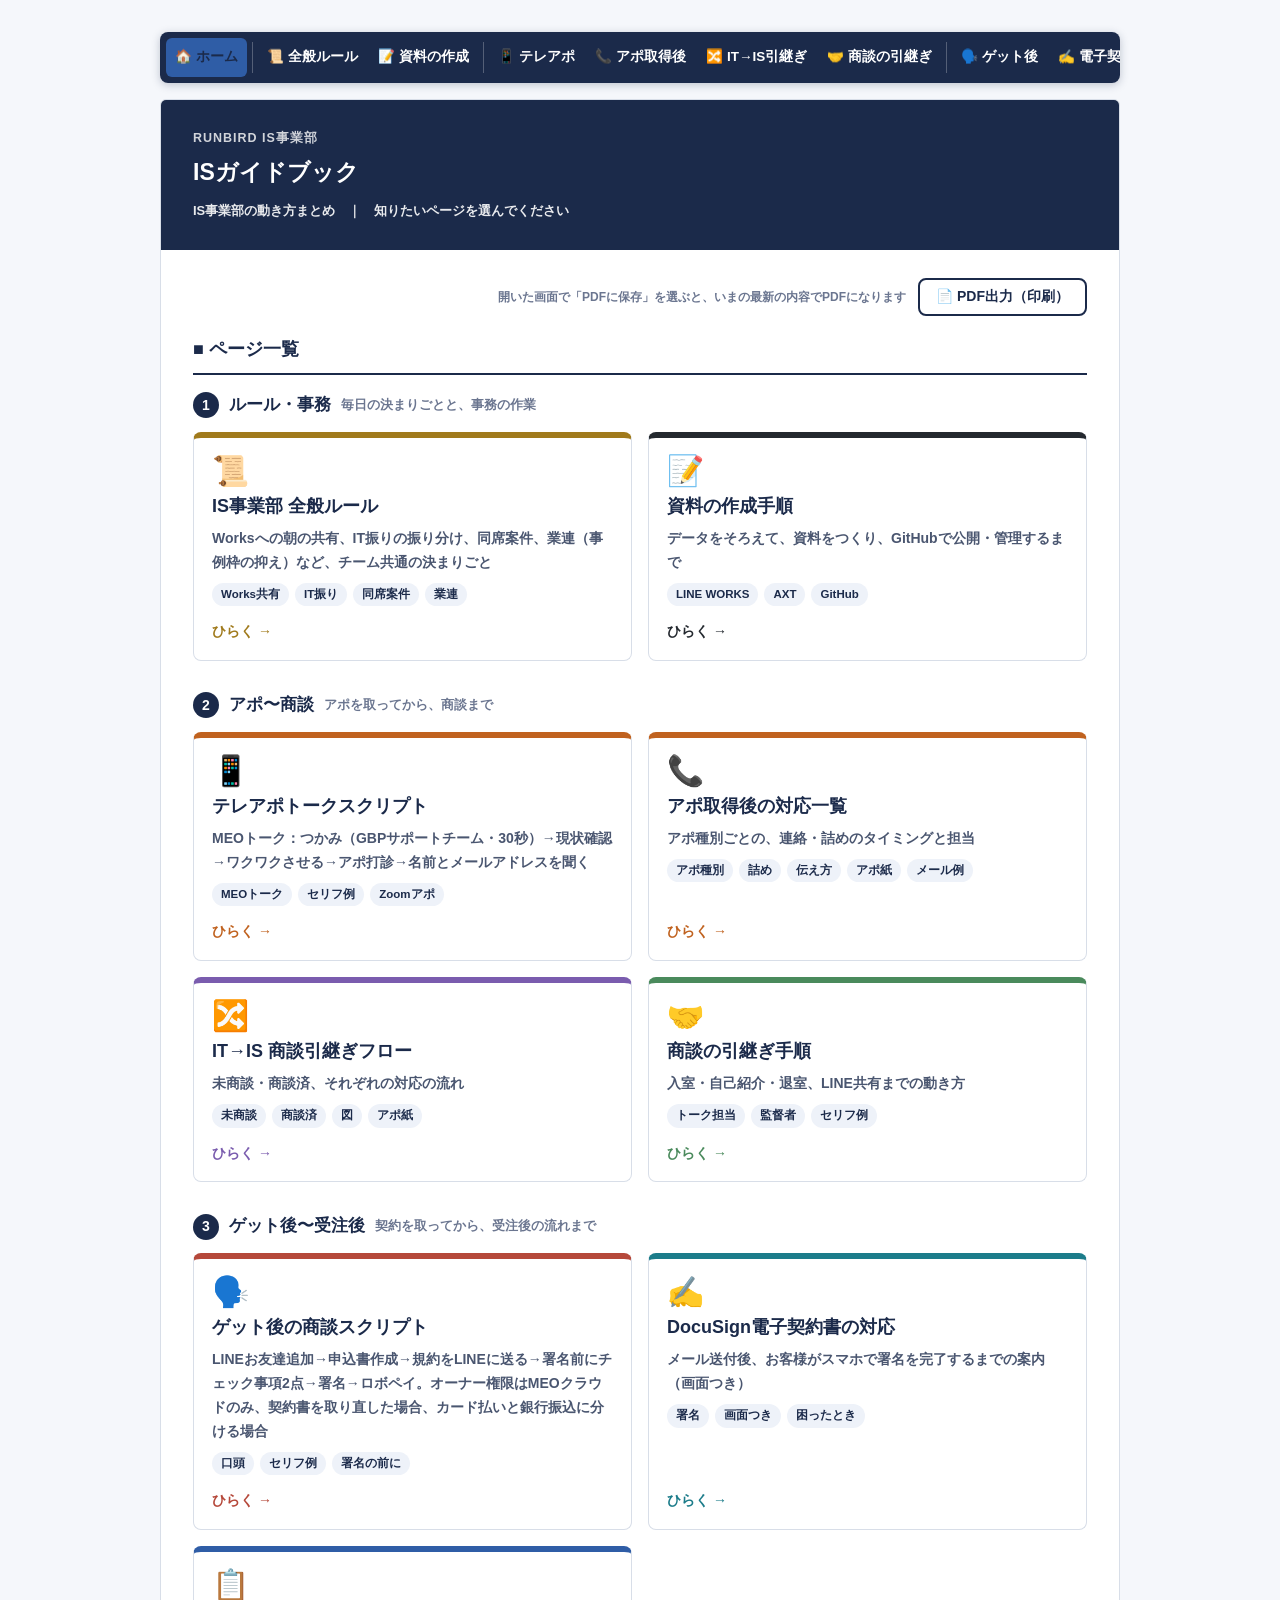
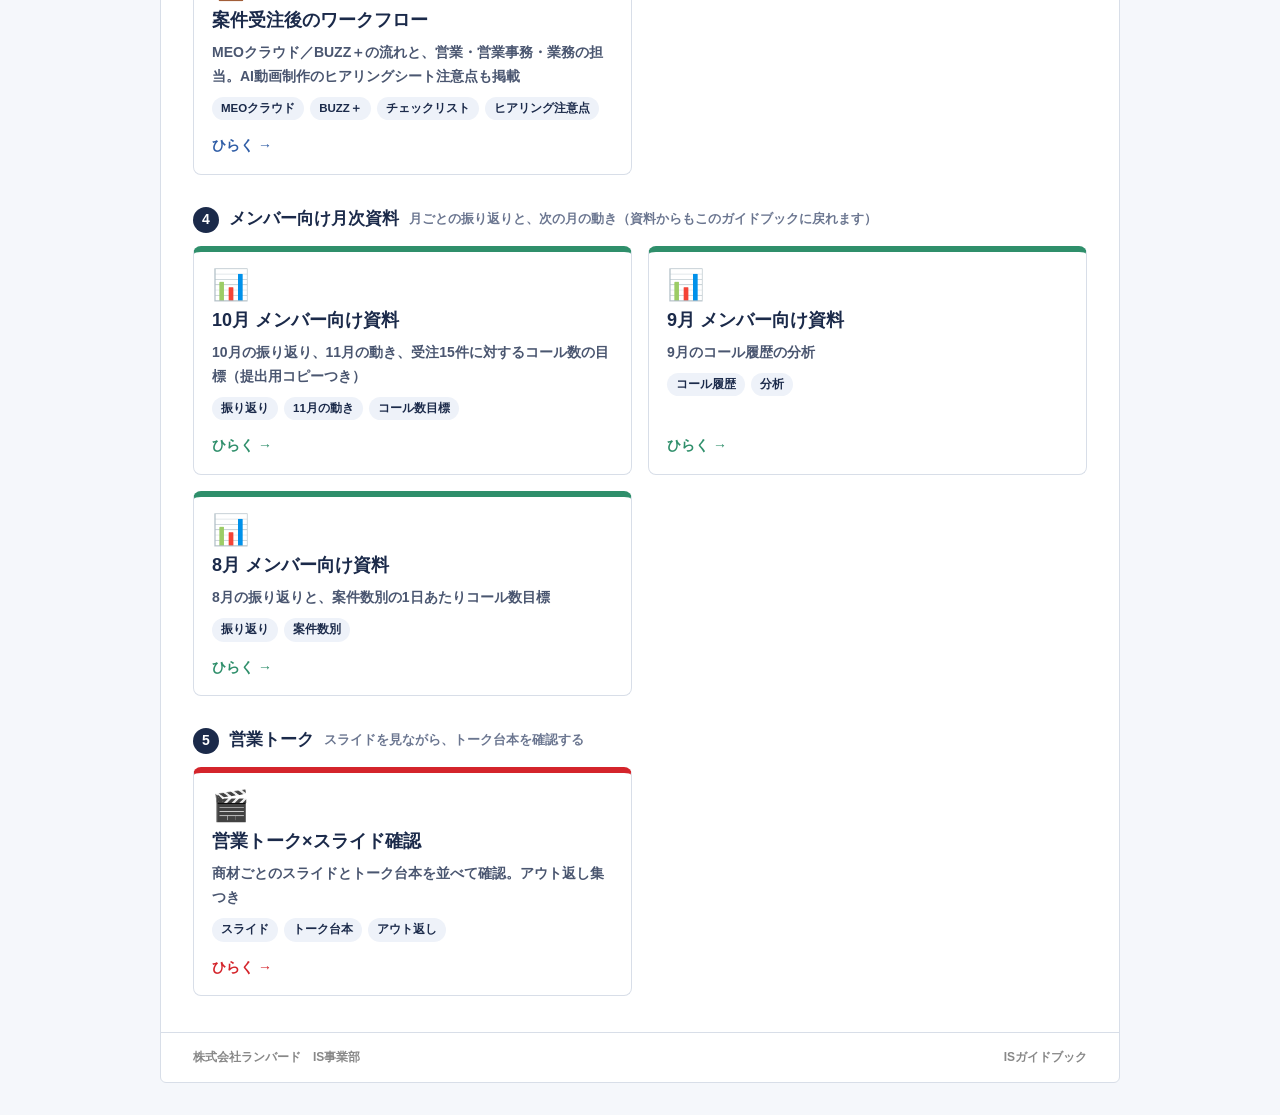
==== commit 8a7f536c: "テレアポトークスクリプト（MEOトーク）を新規追加：teleapo-script.htmlを作成（つかみ→現状確認→ワクワクさせる→アポ打診→日程確定・名前とメールアドレス）し、全ページのナビとトップ" ====
--- a/index.html
+++ b/index.html
@@ -143,6 +143,7 @@
   <a href="rules.html"><span class="ic">📜</span><span class="l">全般ルール</span><span class="s">ルール</span></a>
   <a href="report-guide.html"><span class="ic">📝</span><span class="l">資料の作成</span><span class="s">資料作成</span></a>
   <span class="sep"></span>
+  <a href="teleapo-script.html"><span class="ic">📱</span><span class="l">テレアポ</span><span class="s">テレアポ</span></a>
   <a href="appo-followup.html"><span class="ic">📞</span><span class="l">アポ取得後</span><span class="s">アポ後</span></a>
   <a href="it-is-handover.html"><span class="ic">🔀</span><span class="l">IT→IS引継ぎ</span><span class="s">IT→IS</span></a>
   <a href="handover.html"><span class="ic">🤝</span><span class="l">商談の引継ぎ</span><span class="s">商談</span></a>
@@ -193,6 +194,14 @@
         <div class="gtitle"><span class="gno">2</span><span class="gname">アポ〜商談</span><span class="gsub">アポを取ってから、商談まで</span></div>
         <div class="cards">
 
+      <a class="card c-appo" href="teleapo-script.html">
+        <div class="icon">📱</div>
+        <div class="name">テレアポトークスクリプト</div>
+        <div class="desc">MEOトーク：つかみ（GBPサポートチーム・30秒）→現状確認→ワクワクさせる→アポ打診→名前とメールアドレスを聞く</div>
+        <div class="tags"><span class="tag">MEOトーク</span><span class="tag">セリフ例</span><span class="tag">Zoomアポ</span></div>
+        <div class="go">ひらく →</div>
+      </a>
+
       <a class="card c-appo" href="appo-followup.html">
         <div class="icon">📞</div>
         <div class="name">アポ取得後の対応一覧</div>
